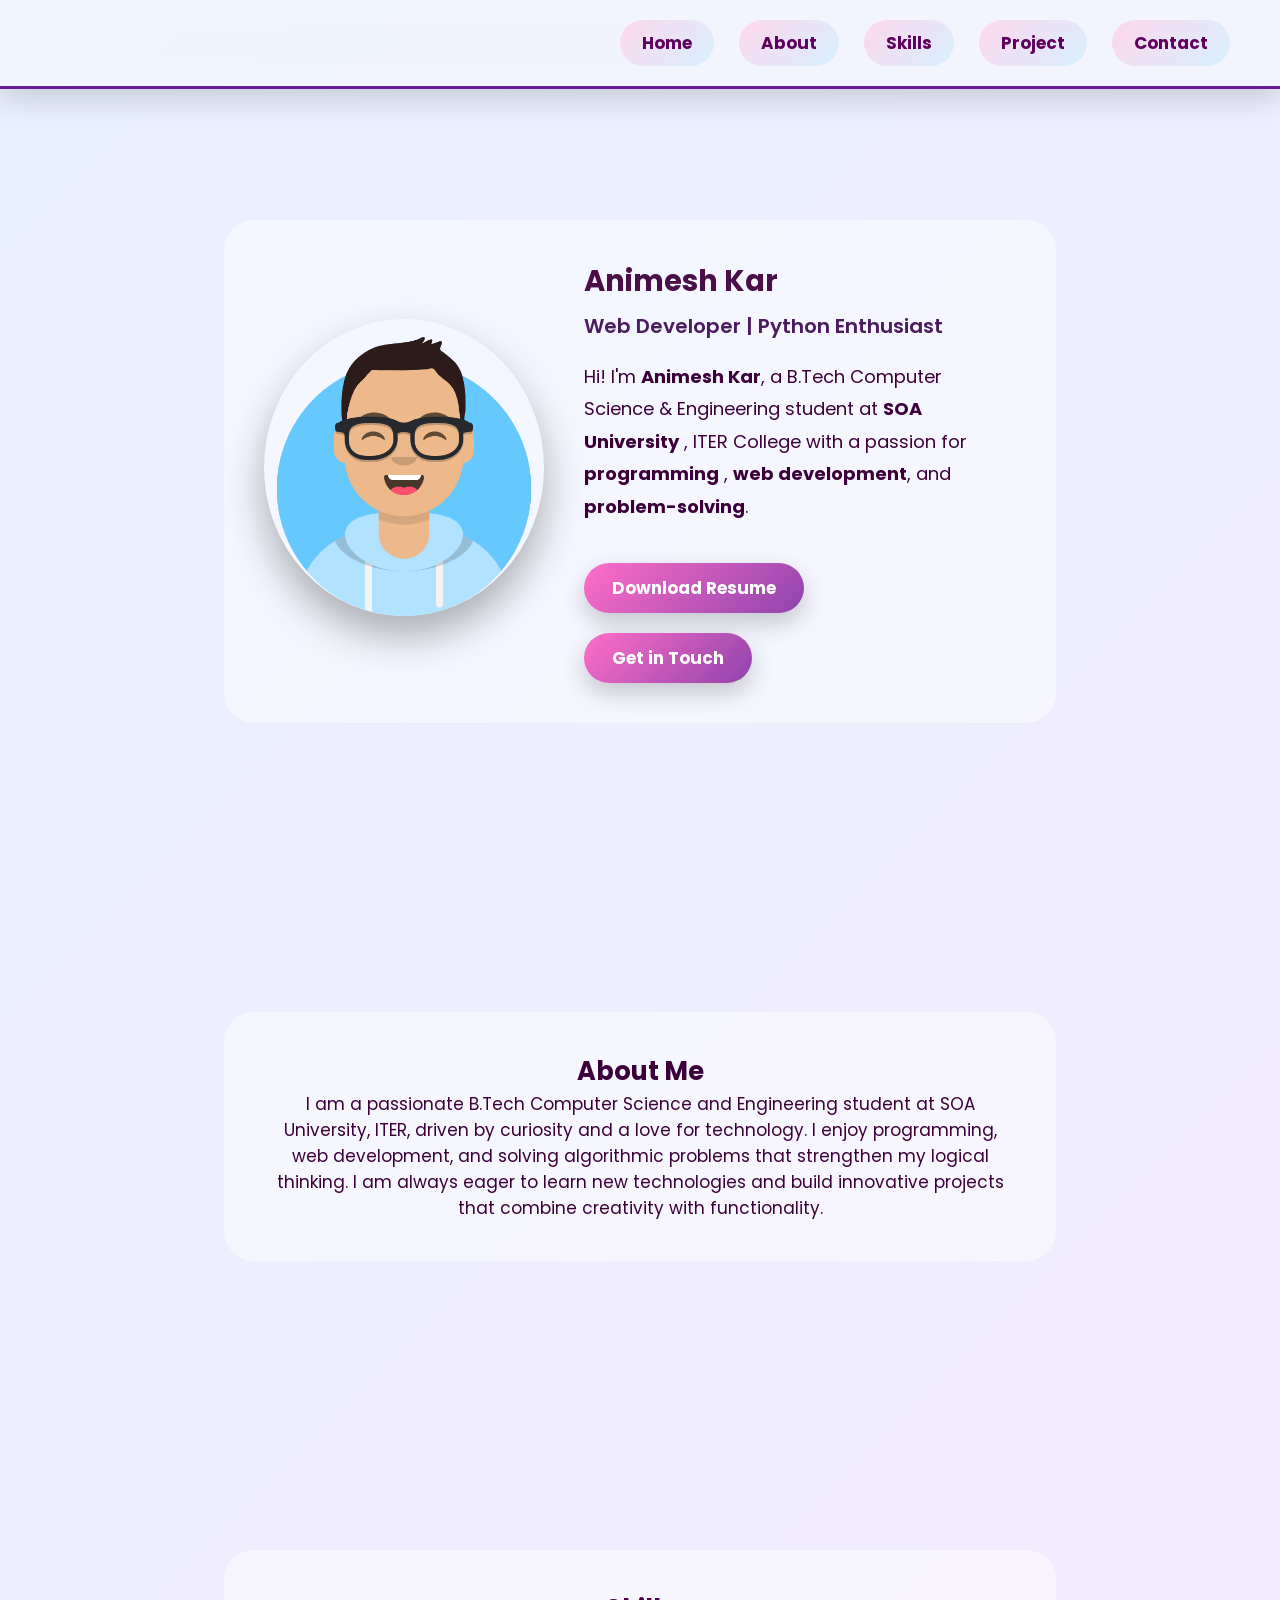
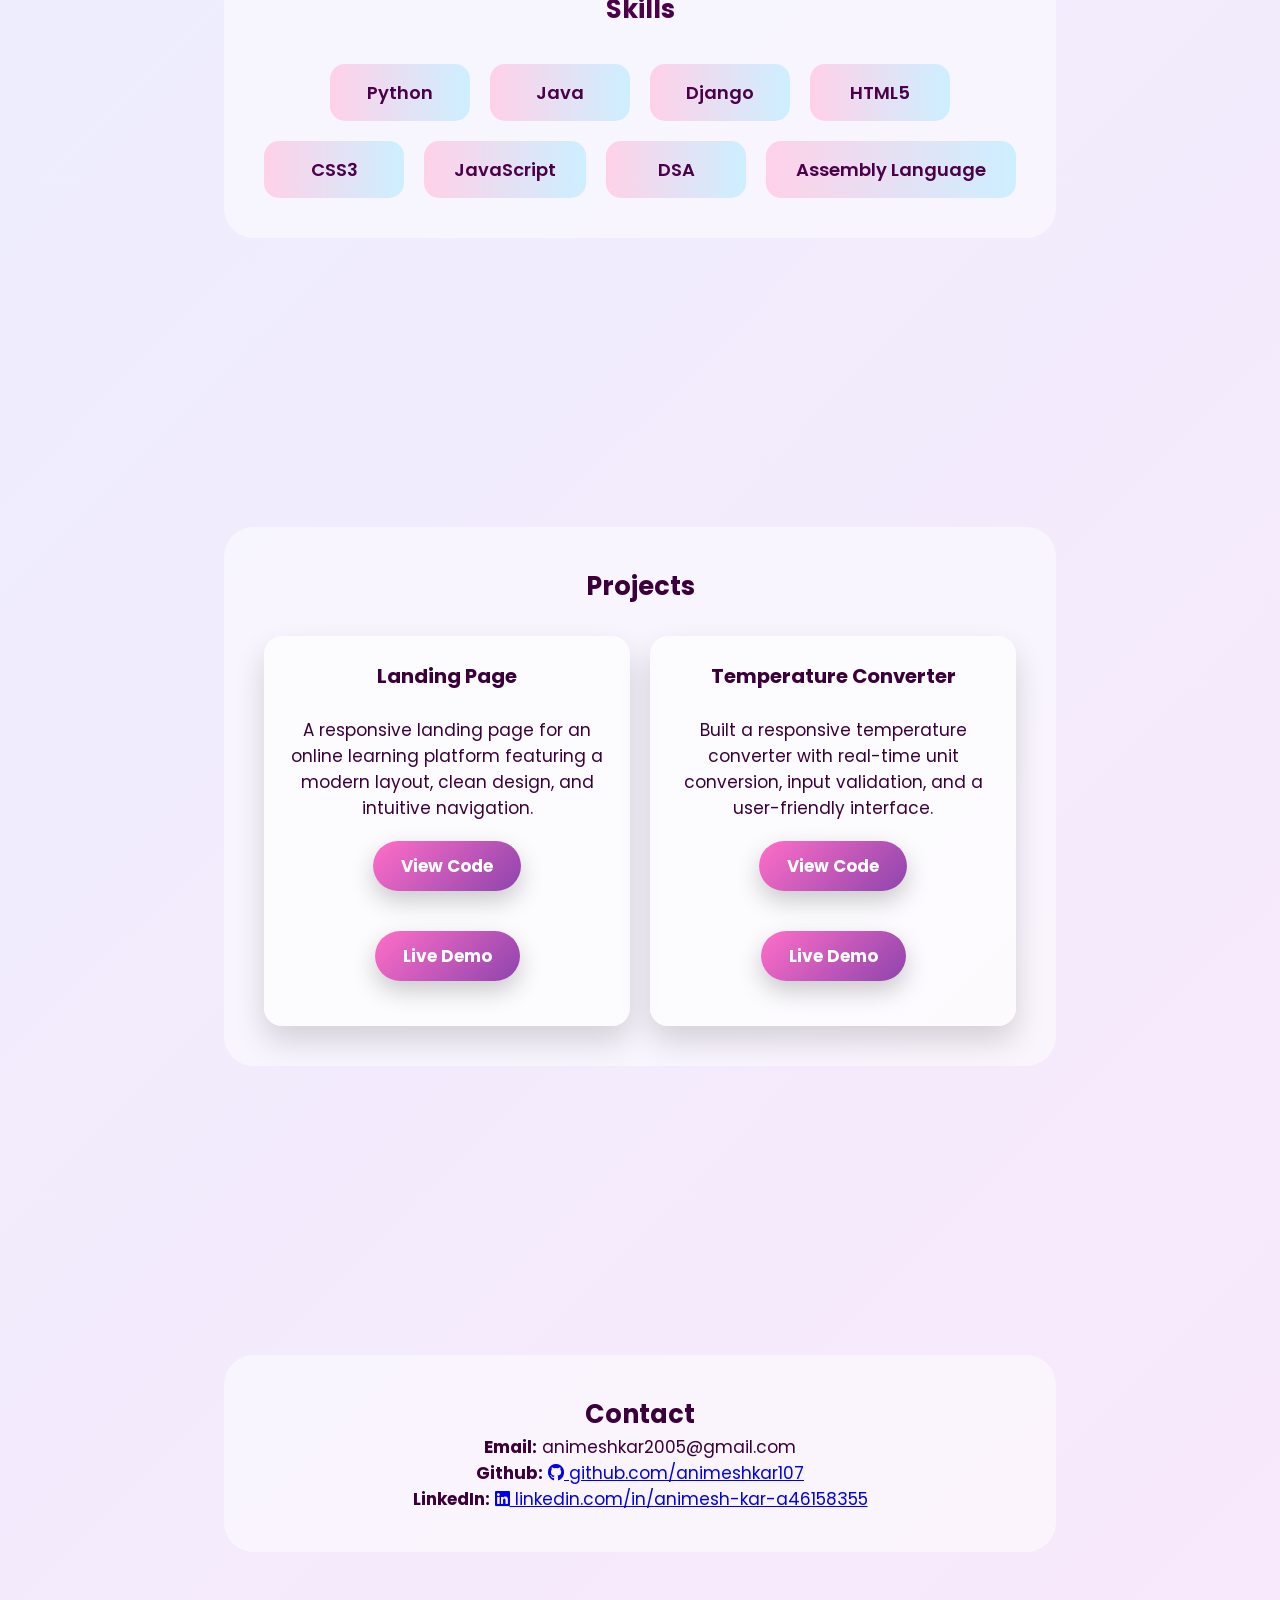
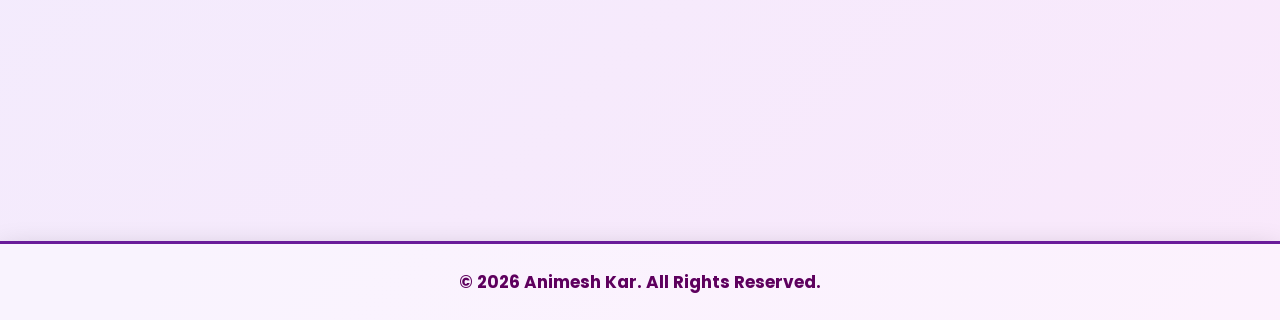
==== WebDev-L1-PersonalPortfolio/index.html @ 724013d5 "Add files via upload" ====
<!doctype html>
<html lang="en">
  <head>
    <meta charset="UTF-8" />
    <meta name="viewport" content="width=device-width, initial-scale=1.0" />
    <title>Animesh Kar | Portfolio</title>
    <link rel="stylesheet" href="style.css" />
    <link
      rel="stylesheet"
      href="https://cdnjs.cloudflare.com/ajax/libs/font-awesome/6.5.0/css/all.min.css"
    />
    <link
      href="https://fonts.googleapis.com/css2?family=Poppins:wght@300;400;600;700&display=swap"
      rel="stylesheet"
    />
  </head>

  <body>
    <header>
      <nav class="nav">
        <a href="#intro">Home</a>
        <a href="#about">About</a>
        <a href="#skill">Skills</a>
        <a href="#proj">Project</a>
        <a href="#cont">Contact</a>
      </nav>
    </header>

    <main>
      <section class="home" id="intro">

        <div class="cont">
          <div class="home-content">
          <div class="home-img">
            <img src="images/Animesh.png" alt="Professional avatar of Animesh Kar" />
          </div>
          <div class="home-text">
           <h1>Animesh Kar</h1>
            <h2>Web Developer | Python Enthusiast</h2>
            <p>
              Hi! I'm <b>Animesh Kar</b>, a B.Tech Computer Science & Engineering
              student at <b>SOA University</b> , ITER College with a passion for
              <b>programming</b> , <b>web development</b>, and
              <b>problem-solving</b>.
            </p>
            <a href="Animesh.pdf" download="Animesh_Kar_Resume.pdf" class="btn">
            Download Resume
          </a>
          <a href="#cont" class="btn">
            Get in Touch
          </a>
          </div>
        </div>
      </div>
      </section>

      <section class="abt" id="about">
        <h2>About Me</h2>
        <p>
          I am a passionate B.Tech Computer Science and Engineering student at SOA University, ITER, driven by curiosity and a love for technology. I enjoy programming, web development, and solving algorithmic problems that strengthen my logical thinking. I am always eager to learn new technologies and build innovative projects that combine creativity with functionality.
        </p>
      </section>

<section class="skills" id="skill">
    <h2>Skills</h2>

    <div class="container">
        <div class="box">Python</div>
        <div class="box">Java</div>
        <div class="box">Django</div>
        <div class="box">HTML5</div>
        <div class="box">CSS3</div>
        <div class="box">JavaScript</div>
        <div class="box">DSA</div>
        <div class="box">Assembly Language</div>
      </div>
</section>

      <section class="project" id="proj">
        <h2>Projects</h2>

        <div class="project-cont">
          <div class="project-card">
            <h3>Landing Page</h3><br>
            <p>
              A responsive landing page for an online learning platform featuring a modern layout, clean design, and intuitive navigation. 
            </p>
            <a href="https://github.com/animeshkar107/OIBSIP/tree/main/WebDev-L1-LandingPage" target="_blank"
            class="btn">
              View Code
            </a>
            <a href="https://animeshkar107.github.io/OIBSIP/WebDev-L1-LandingPage/index.html" target="_blank" class="btn">
              Live Demo
            </a>
          </div>

          <div class="project-card">
            <h3>Temperature Converter</h3><br>
            <p>Built a responsive temperature converter with real-time unit conversion, input validation, and a user-friendly interface.</p>
            <a href="https://github.com/animeshkar107/OIBSIP/tree/main/WebDev-L1-TemperatureConverter" class="btn" target="_blank">View Code</a>

            <a href="https://animeshkar107.github.io/OIBSIP/WebDev-L1-TemperatureConverter/index.html" target="_blank" class="btn">
              Live Demo
            </a>

          </div>
        </div>
      </section>

      <section class="contact" id="cont">
        <h2>Contact</h2>
        <p><b>Email:</b> animeshkar2005@gmail.com</p>
        <p>
          <b>Github:</b>
          <a href="https://github.com/animeshkar107" target="_blank">
            <i class="fa-brands fa-github"></i>
            github.com/animeshkar107
          </a>
        </p>
        <p>
          <b>LinkedIn:</b>
          <a
            href="https://www.linkedin.com/in/animesh-kar-a46158355/"
            target="_blank"
          >
            <i class="fa-brands fa-linkedin"></i>
            linkedin.com/in/animesh-kar-a46158355
          </a>
        </p>
      </section>
    </main>

    <footer class="footer">
      <p>&copy; 2026 Animesh Kar. All Rights Reserved.</p>
    </footer>
  </body>
</html>
---- WebDev-L1-PersonalPortfolio/style.css ----
*{
    margin:0;
    padding:0;
    box-sizing:border-box;
    scroll-behavior: smooth;
}

html {
    font-size: 17px;
}

/* BODY BACKGROUND */

body {
    font-family:'Poppins', sans-serif;
    color: #3b003b;
    cursor: default;
    scroll-behavior: smooth;
    background: linear-gradient(-45deg, #fdfbff, #e0f7ff, #ffe6fa, #e8f0ff);
    background-size: 400% 400%;
}

/* FIXED HEADER */

header {
    position: fixed;
    top: 0;
    width: 100%;
    z-index: 1000;
}

/* NAVBAR */

.nav{
    display: flex;
    justify-content: flex-end;
    align-items: center;
    gap: 25px;
    padding: 20px 50px;
    background: rgba(255, 255, 255, 0.35);
    backdrop-filter: blur(12px);
    border-bottom: 3px solid #6a1b9a;
    box-shadow: 0 10px 30px rgba(0,0,0,0.15);
}

.nav a {
    text-decoration: none;
    font-weight: bold;
    padding: 10px 22px;
    border-radius: 30px;
    background: linear-gradient(135deg, #ffd6ec, #d6f0ff);
    color: #5e005e;
}

.nav a:hover {
    box-shadow: 0 8px 20px rgba(0,0,0,0.2);
}

/* FIX SCROLL OFFSET (IMPORTANT FIX) */

.home,.abt,.skills,.project,.contact {
    scroll-margin-top: 180px;
    padding-top: 20px;
}

/* MAIN SPACING */

main {
    margin-top: 180px;
}

/* HOME SECTION */

.home {
    display: flex;
    align-items: center;
    justify-content: center;
    gap: 30px;
    margin-top: 200px;
    margin-bottom: 17rem;
}

.home-img img {
    width: 280px;
    border-radius: 50%;
    box-shadow: 0 20px 40px rgba(0,0,0,0.3);
}

.home-img img:hover {
    box-shadow: 0 25px 55px rgba(0,0,0,0.5);
}

.home-content {
    display: flex;
    align-items: center;
    gap: 40px;
}

.home-text {
    flex: 1;
}

.home-img {
    flex-shrink: 0;
}

/* INTRO CARD */

.cont {
    background: rgba(255,255,255,0.45);
    padding: 40px;
    width: 65%;
    border-radius: 30px;
}

.cont h1{
    font-size: 29px;
    color: #4a0f48;
    margin-bottom: 8px;
    font-weight: 700;
}

.cont h2{
    font-size: 20px;
    color: #4b1b5f;
    margin-bottom: 20px;
    font-weight: 600;
}

.cont p{
    font-size: 18px;
    line-height: 1.8;
    color: #3b003b;
    margin-bottom: 20px;
}

/* BUTTON */

.cont a {
    display: inline-block;
    margin-top: 20px;
    padding: 12px 28px;
    background: linear-gradient(135deg, #ff6ec7, #8e44ad);
    color: white;
    text-decoration: none;
    border-radius: 30px;
    font-weight: bold;
    box-shadow: 0 10px 25px rgba(0,0,0,0.2);
}

.cont a:first-of-type {
    margin-right: 50px;
}

.cont:hover {
    box-shadow: 0 25px 60px rgba(0,0,0,0.25);
}

/* ABOUT */

.abt {
    background: rgba(255,255,255,0.5);
    text-align: center;
    padding: 40px;
    width: 65%;
    margin: 17rem auto;
    border-radius: 30px;
}

.abt:hover {
    box-shadow: 0 25px 60px rgba(0,0,0,0.25);
}

/* SKILLS */

.skills {
    background: rgba(255,255,255,0.5);
    text-align: center;
    padding: 40px;
    width: 65%;
    margin: 17rem auto;
    border-radius: 30px;

}

.skills:hover {
    box-shadow: 0 25px 60px rgba(0,0,0,0.25);
}

.skills h2{
    margin-bottom: 35px;
    color: #4b0049;
}

.container{
    display: flex;
    flex-wrap: wrap;
    justify-content: center;
    gap: 20px;
}

.box{
    background: linear-gradient(to right,#ffd1e8,#cdefff);
    color: #4b0049;
    padding: 15px 30px;
    border-radius: 15px;
    font-size: 18px;
    font-weight: 600;
    min-width: 140px;
    cursor: pointer;
}

.box:hover{
    box-shadow: 0 10px 20px rgba(0,0,0,0.15);
}

/* SKILLS LIST */

.lst li {
    list-style: none;
    margin: 10px 0;
    padding: 12px;
    background: linear-gradient(to right, #ffd6ec, #d6f0ff);
    color: #5e005e;
    border-radius: 25px;
}

.lst li:hover {
    transform: scale(1.07);
    box-shadow: 0 10px 25px rgba(0,0,0,0.2);
}

/* PROJECT */

.project {
    background: rgba(255,255,255,0.5);
    text-align: center;
    padding: 40px;
    width: 65%;
    margin: 17rem auto;
    border-radius: 30px;
}

.project-cont {
    display: grid;
    grid-template-columns: repeat(auto-fit, minmax(300px, 1fr));
    gap: 20px;
    margin-top: 30px;
    justify-items: center;
}

.project:hover {
    box-shadow: 0 25px 60px rgba(0,0,0,0.25);
}

/* PROJECT CARD */

.project-card {
    width: 100%;
    max-width: 450px;
    padding: 25px;
    background: rgba(255,255,255,0.6);
    border-radius: 18px;
    box-shadow: 0 15px 30px rgba(0,0,0,0.15);
}

.project-card:hover {
    box-shadow: 0 25px 60px rgba(0,0,0,0.3);
}

.project-card .btn{
    margin: 20px;
}

/* BUTTON GLOBAL */

.btn {
    display: inline-block;
    margin-top: 15px;
    padding: 12px 28px;
    background: linear-gradient(135deg, #ff6ec7, #8e44ad);
    color: white;
    text-decoration: none;
    border-radius: 30px;
    font-weight: bold;
    box-shadow: 0 10px 25px rgba(0,0,0,0.2);
}

.btn:hover {
    box-shadow: 0 15px 40px rgba(0,0,0,0.3);
}

/* CONTACT */

.contact {
    background: rgba(255,255,255,0.5);
    text-align: center;
    padding: 40px;
    width: 65%;
    margin: 17rem auto;
    border-radius: 30px;
}

.contact:hover {
    box-shadow: 0 25px 60px rgba(0,0,0,0.25);
}

/* FOOTER */

.footer {
    display: flex;
    justify-content: center;
    align-items: center;
    padding: 25px;
    background: rgba(255,255,255,0.4);
    border-top: 3px solid #6a1b9a;
    color: #5e005e;
    font-weight: bold;
    box-shadow: 0 10px 30px rgba(0,0,0,0.2);
}

/* RESPONSIVE */


@media (max-width:768px){
    

    /* Navbar */

    .nav{
        justify-content:center;
        flex-wrap:wrap;
        gap:5px;
        padding:15px;
    }

    .nav a{
        padding:5px 15px;
        font-size:13px;
    }

    /* Home */

    .home{
        margin-top:120px;
        margin-bottom:80px;
        padding:20px;
    }

    .cont{
        width:95%;
        padding:30px 20px;
    }

    .home-content{
        display:flex;
        flex-direction:column;   
        align-items:center;
        text-align:center;
        gap:30px;
    }

    .home-img{
        order:1;
    }

    .home-text{
        order:2;
    }

    .home-img img{
        width:220px;
        height:220px;
        border-radius:50%;
    }

    /*contact*/

    .cont h1{
        font-size:32px;
    }

    .cont h2{
        font-size:20px;
    }

    .cont p{
        font-size:16px;
    }

    /* Buttons */

    .cont a{
        display:block;
        width:fit-content;
        margin:15px auto;
    }

    .cont a:first-of-type{
        margin-right:auto;
    }

    /* Other Sections */

    .abt,
    .skills,
    .project,
    .contact{
        width:95%;
        margin:80px auto;
        padding:30px 20px;
    }

    .project-cont{
        grid-template-columns:1fr;
    }

    .project-card{
        width:100%;
    }

}
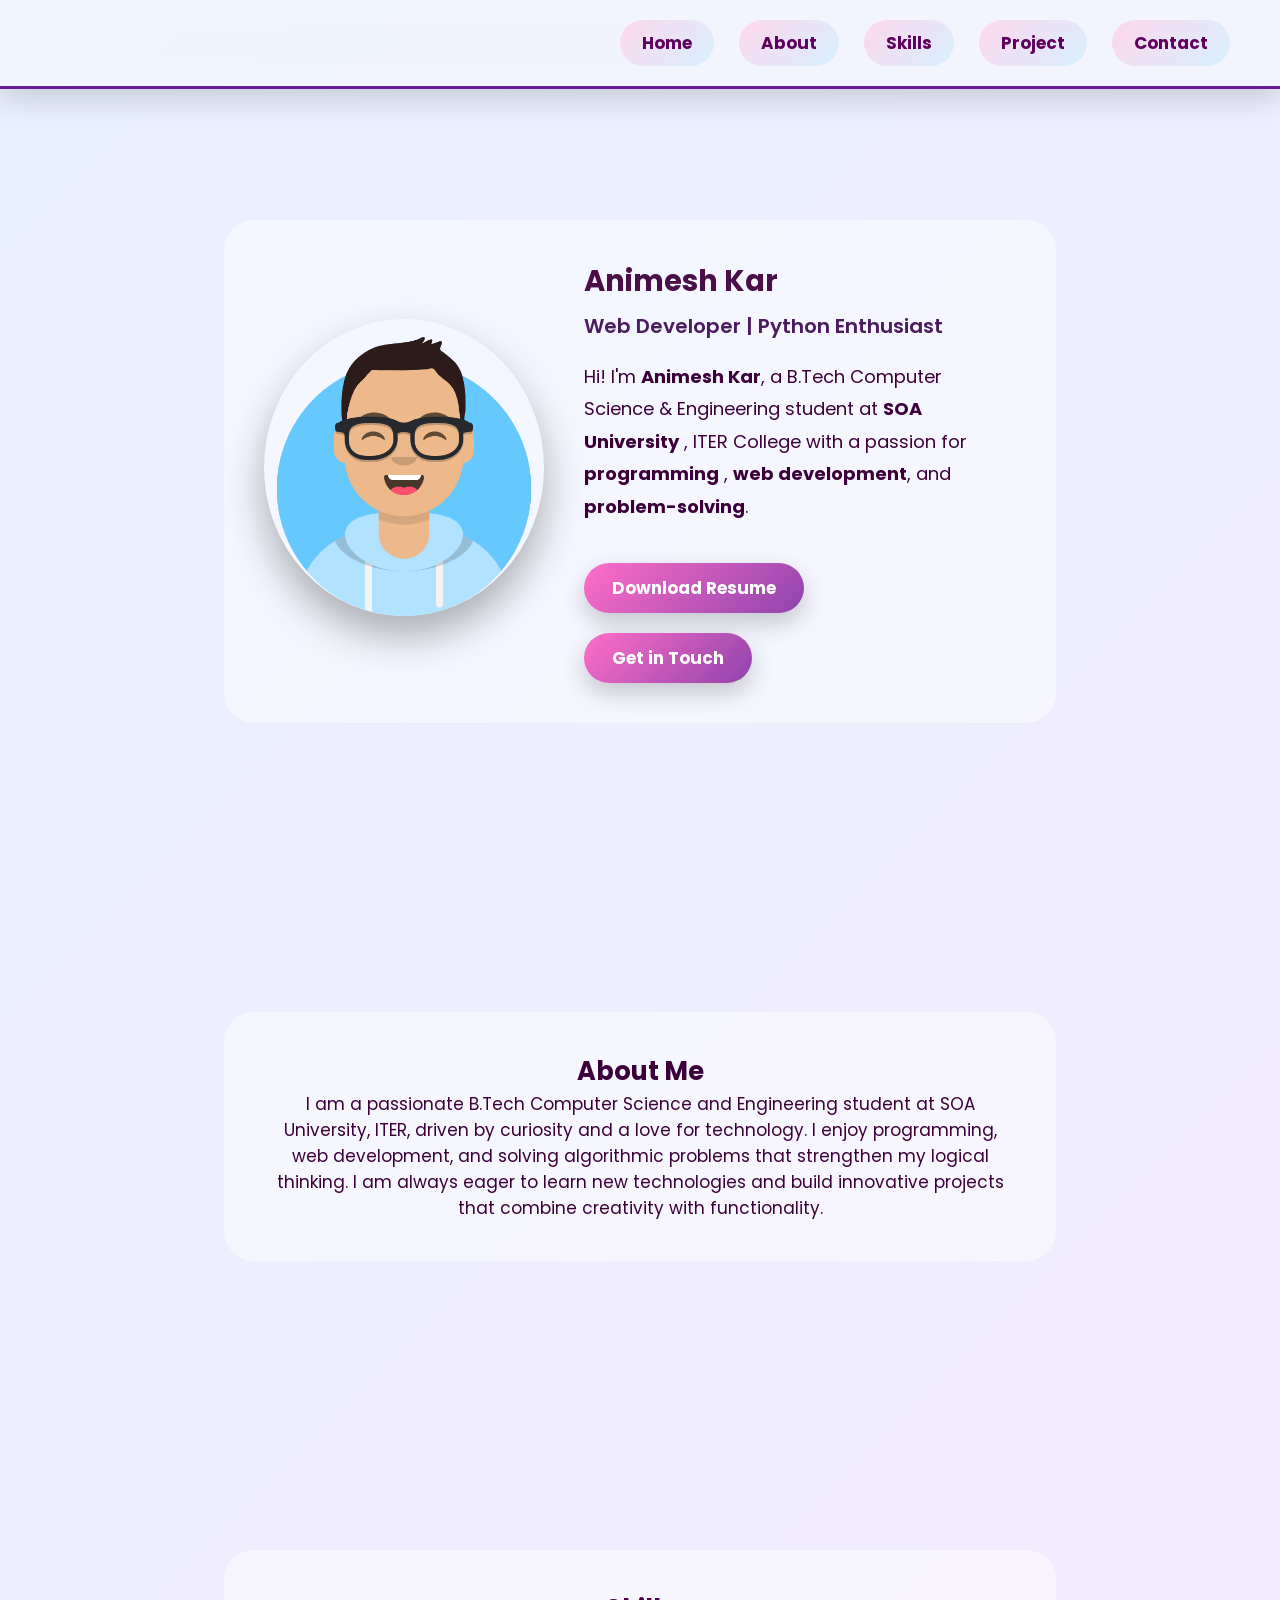
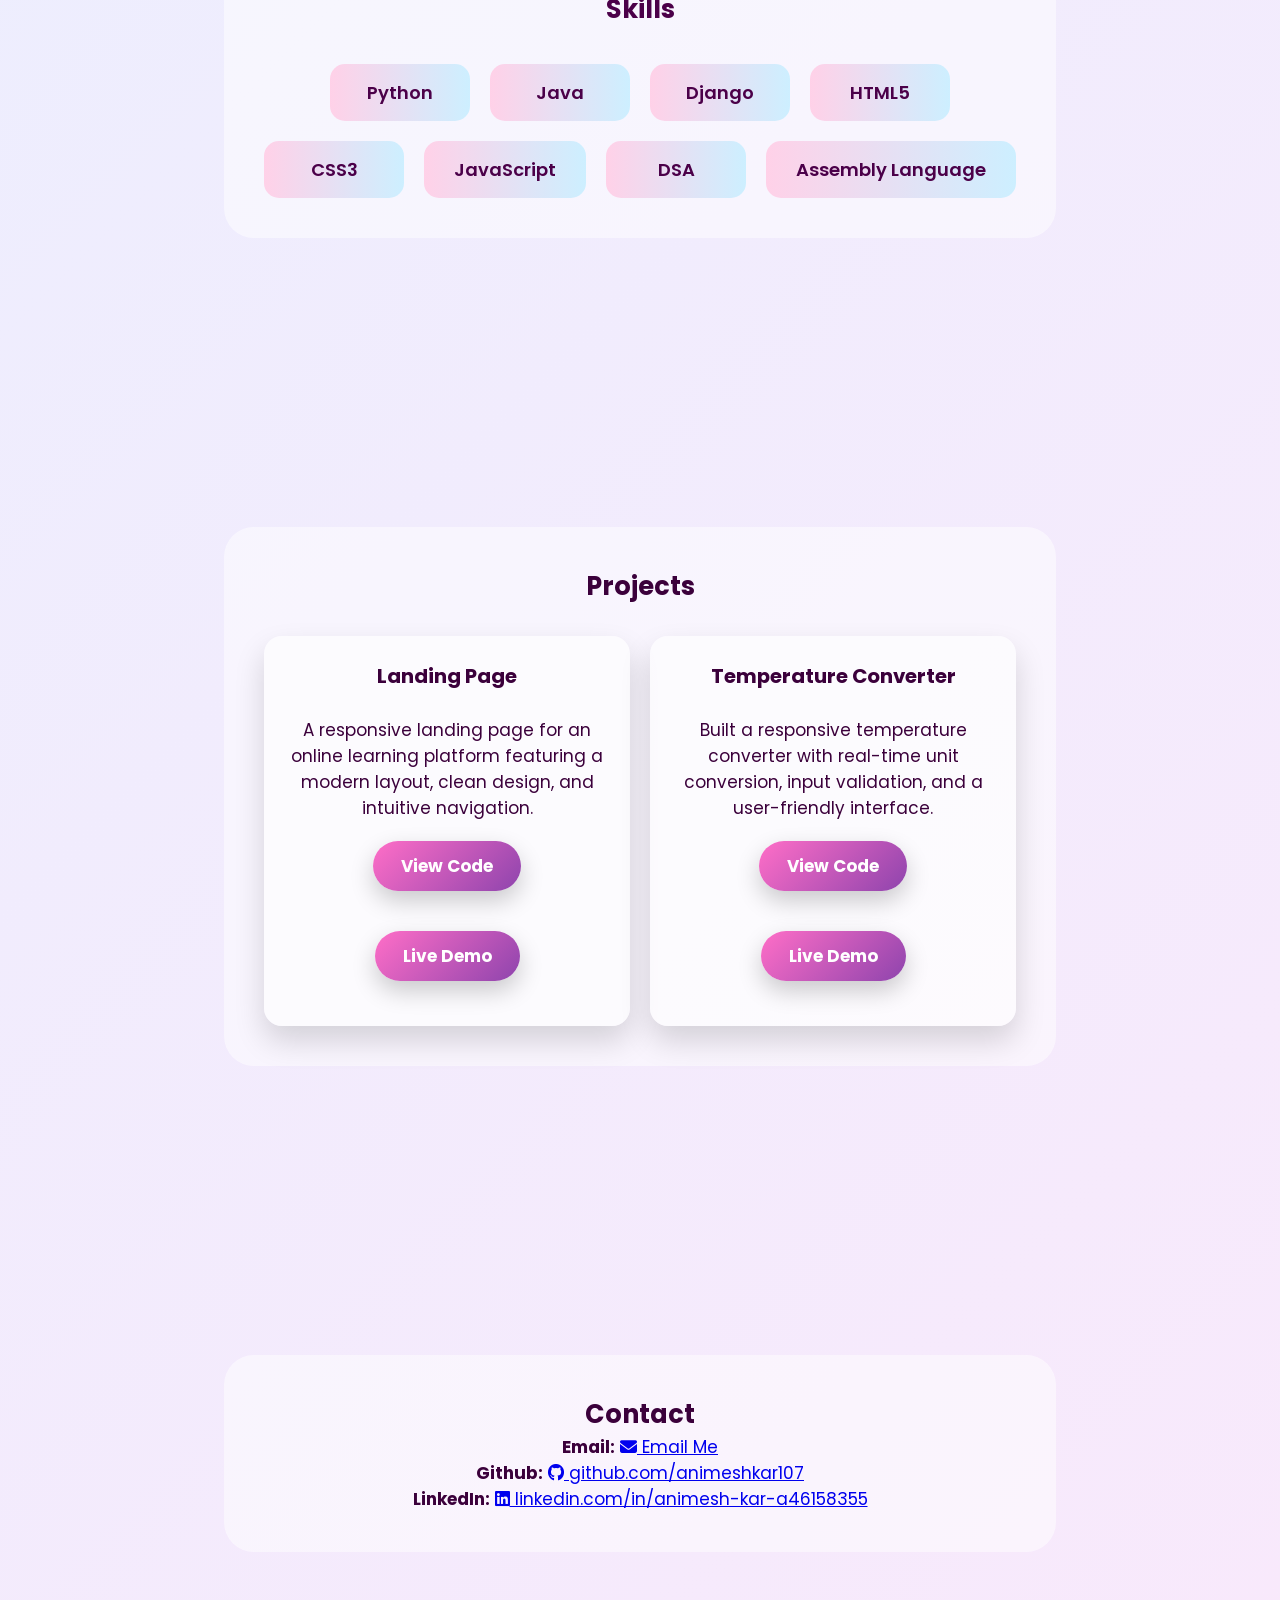
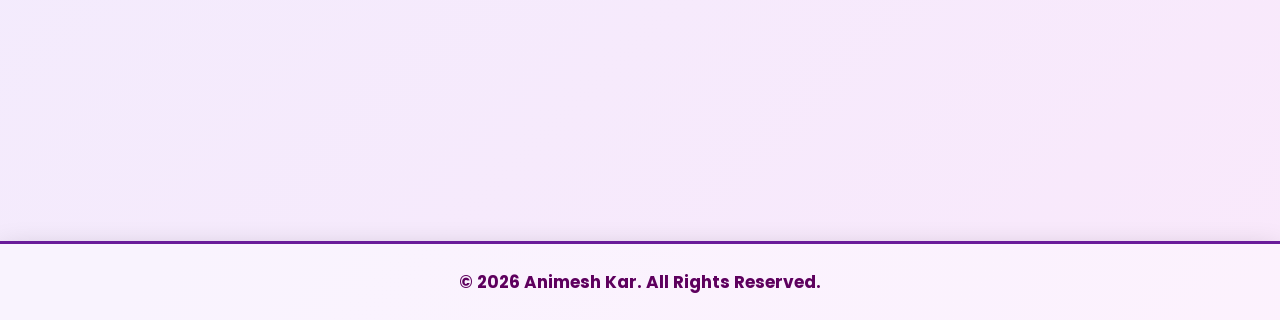
==== commit ceb14e08: "Update index.html" ====
--- a/WebDev-L1-PersonalPortfolio/index.html
+++ b/WebDev-L1-PersonalPortfolio/index.html
@@ -109,7 +109,9 @@
 
       <section class="contact" id="cont">
         <h2>Contact</h2>
-        <p><b>Email:</b> animeshkar2005@gmail.com</p>
+        <p><b>Email:</b> <a href="mailto:animeshkar107@gmail.com">
+    <i class="fa-solid fa-envelope"></i> Email Me
+        </a></p>
         <p>
           <b>Github:</b>
           <a href="https://github.com/animeshkar107" target="_blank">
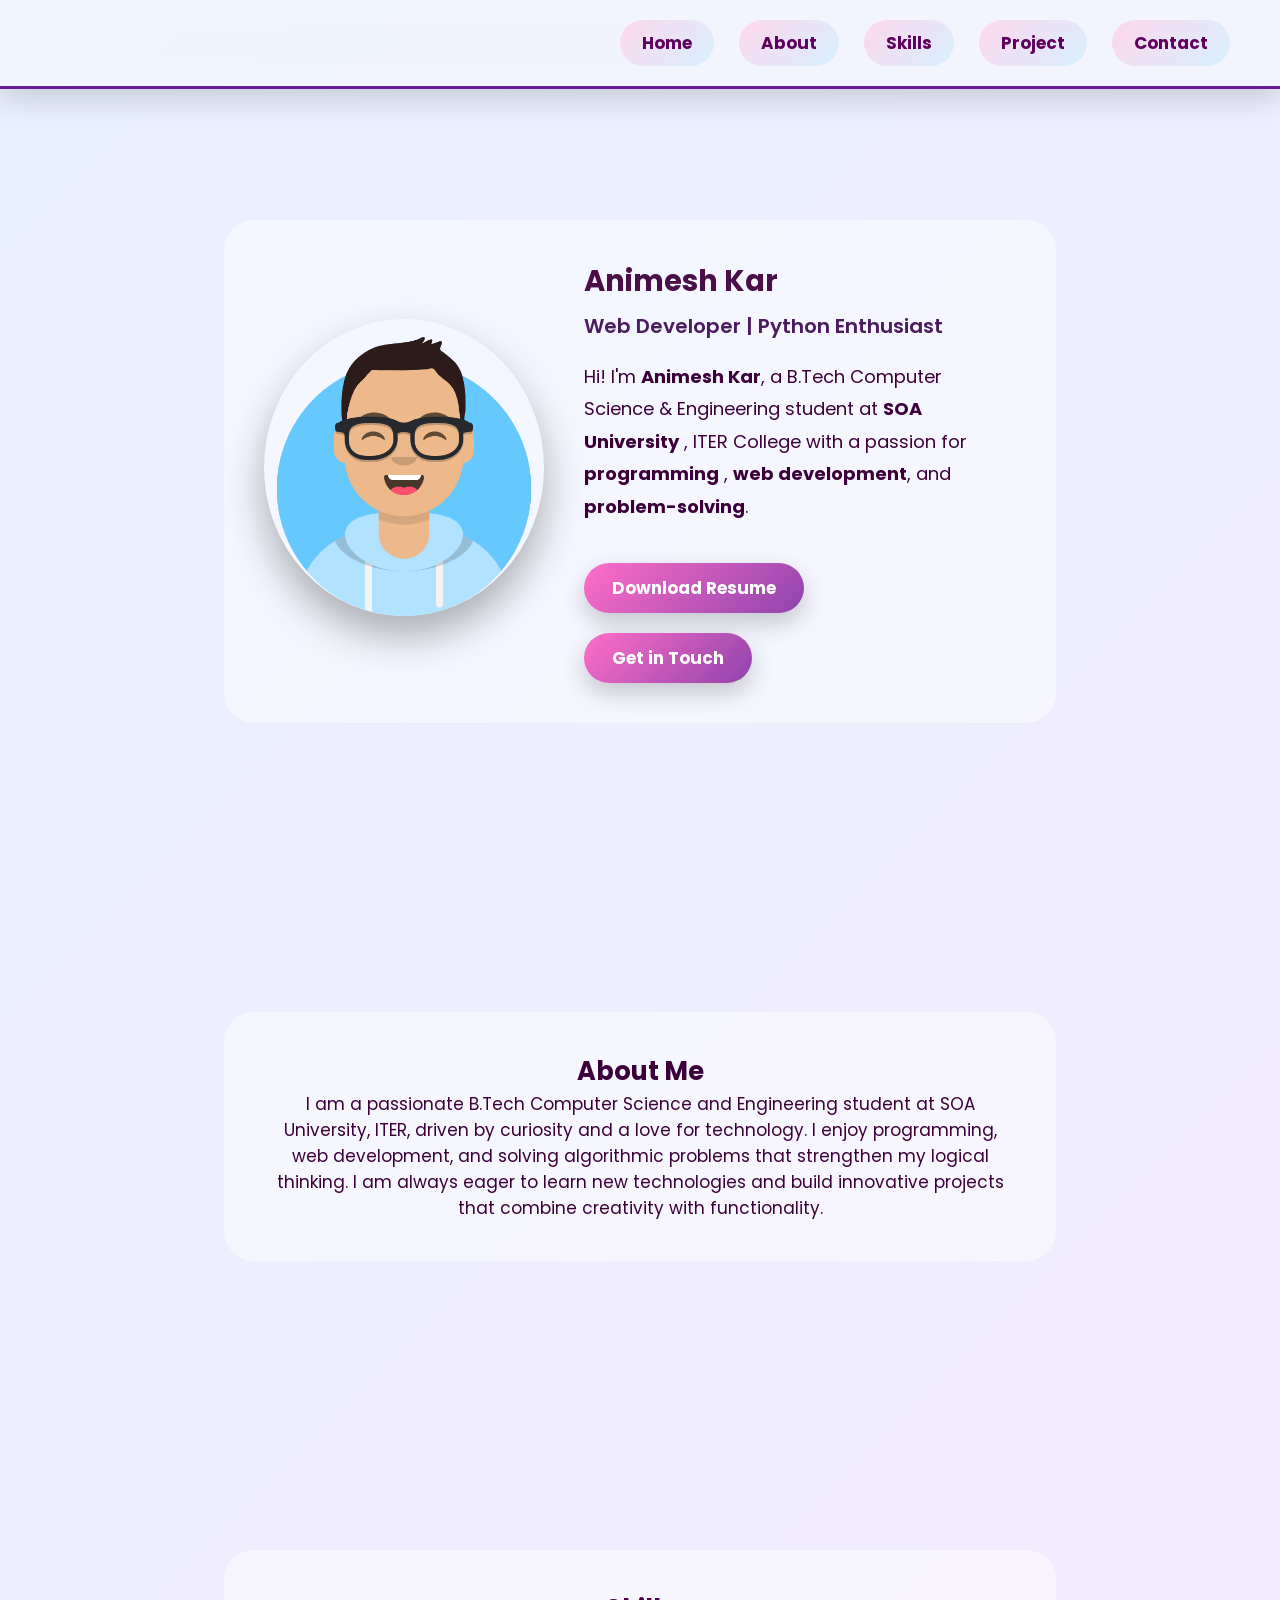
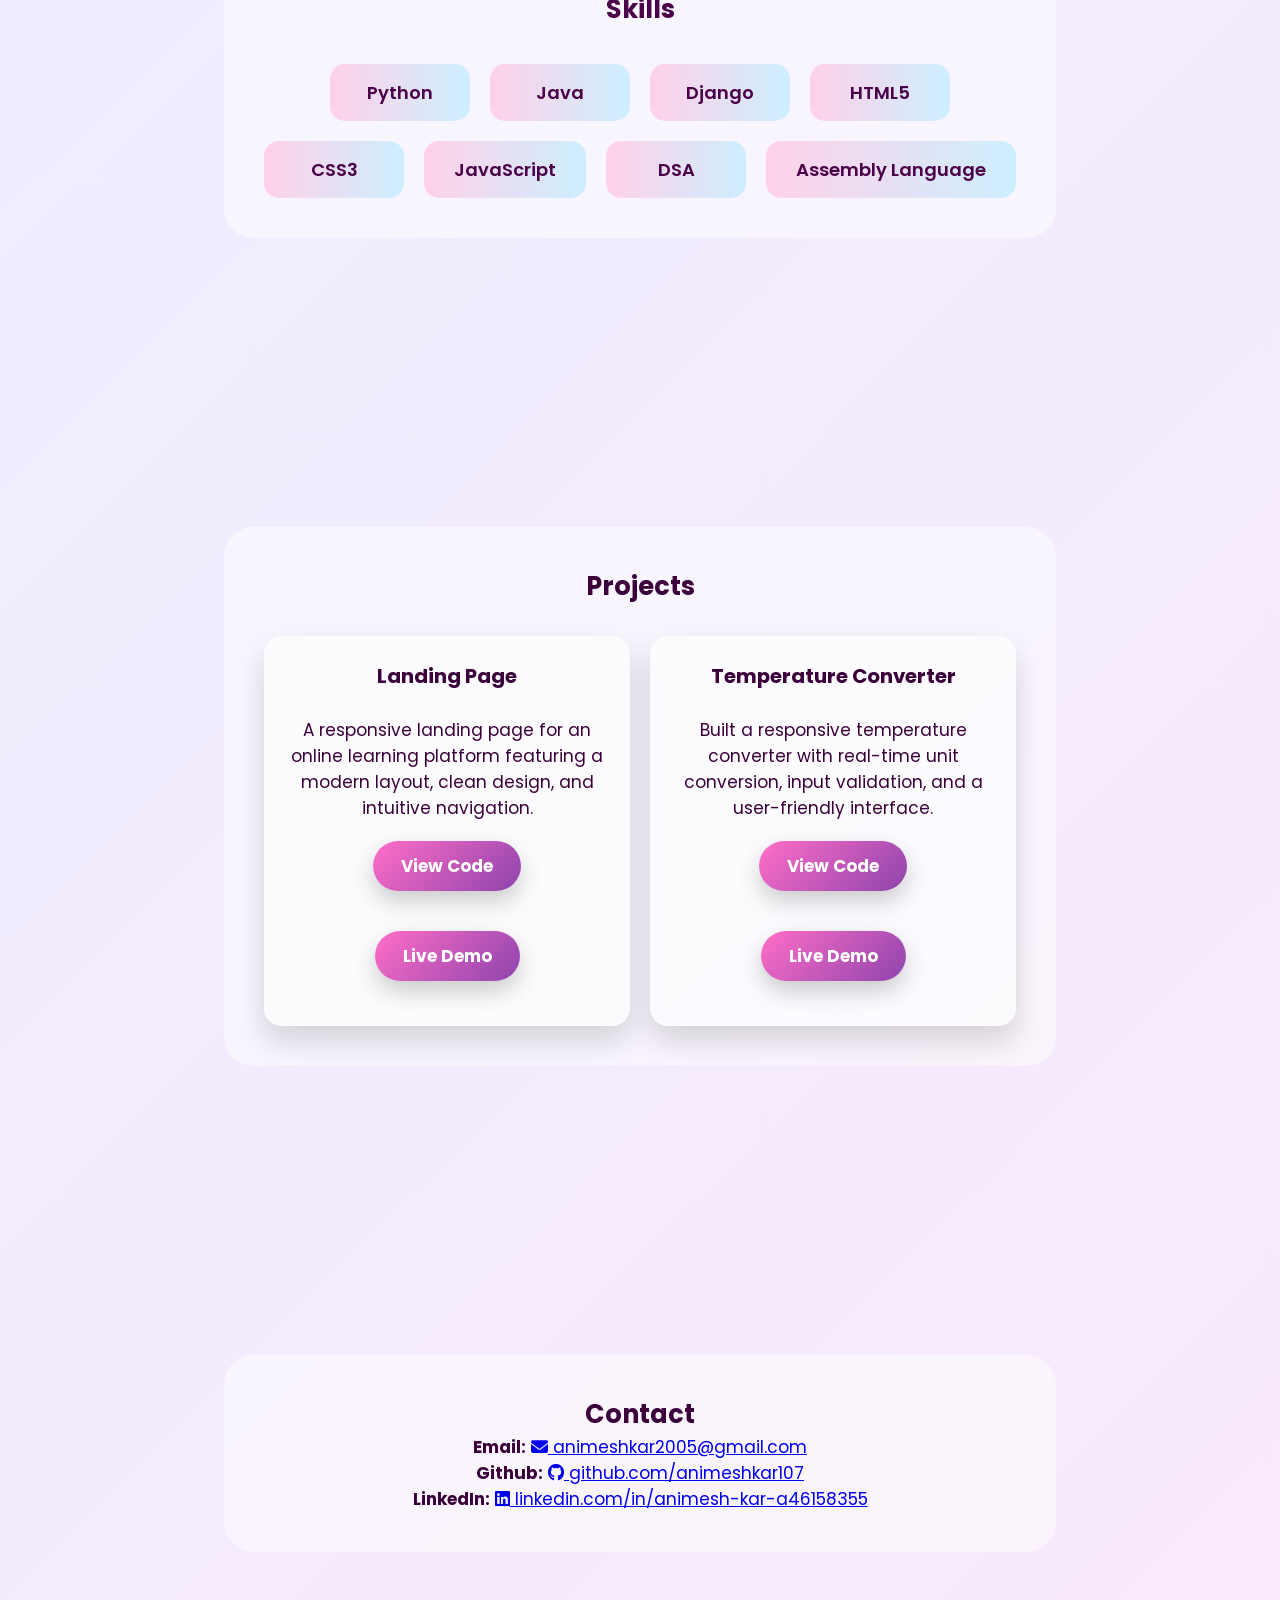
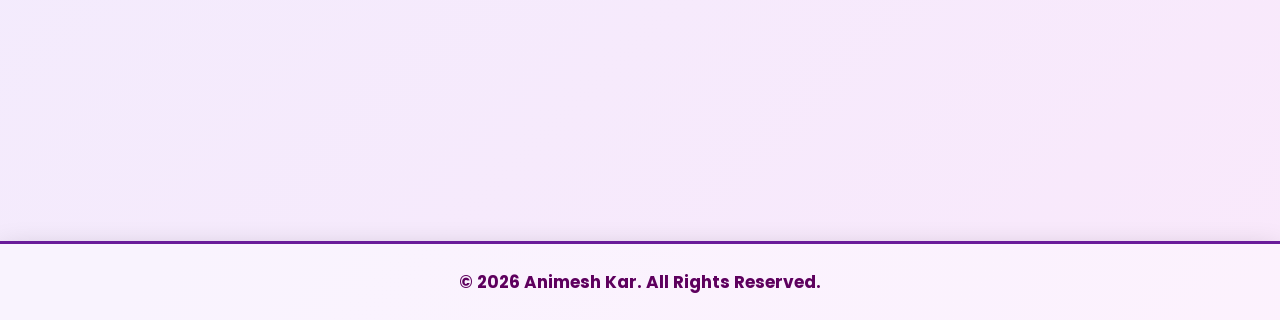
==== commit 99a9d1dd: "Update index.html" ====
--- a/WebDev-L1-PersonalPortfolio/index.html
+++ b/WebDev-L1-PersonalPortfolio/index.html
@@ -110,7 +110,7 @@
       <section class="contact" id="cont">
         <h2>Contact</h2>
         <p><b>Email:</b> <a href="mailto:animeshkar107@gmail.com">
-    <i class="fa-solid fa-envelope"></i> Email Me
+    <i class="fa-solid fa-envelope"></i> animeshkar2005@gmail.com
         </a></p>
         <p>
           <b>Github:</b>
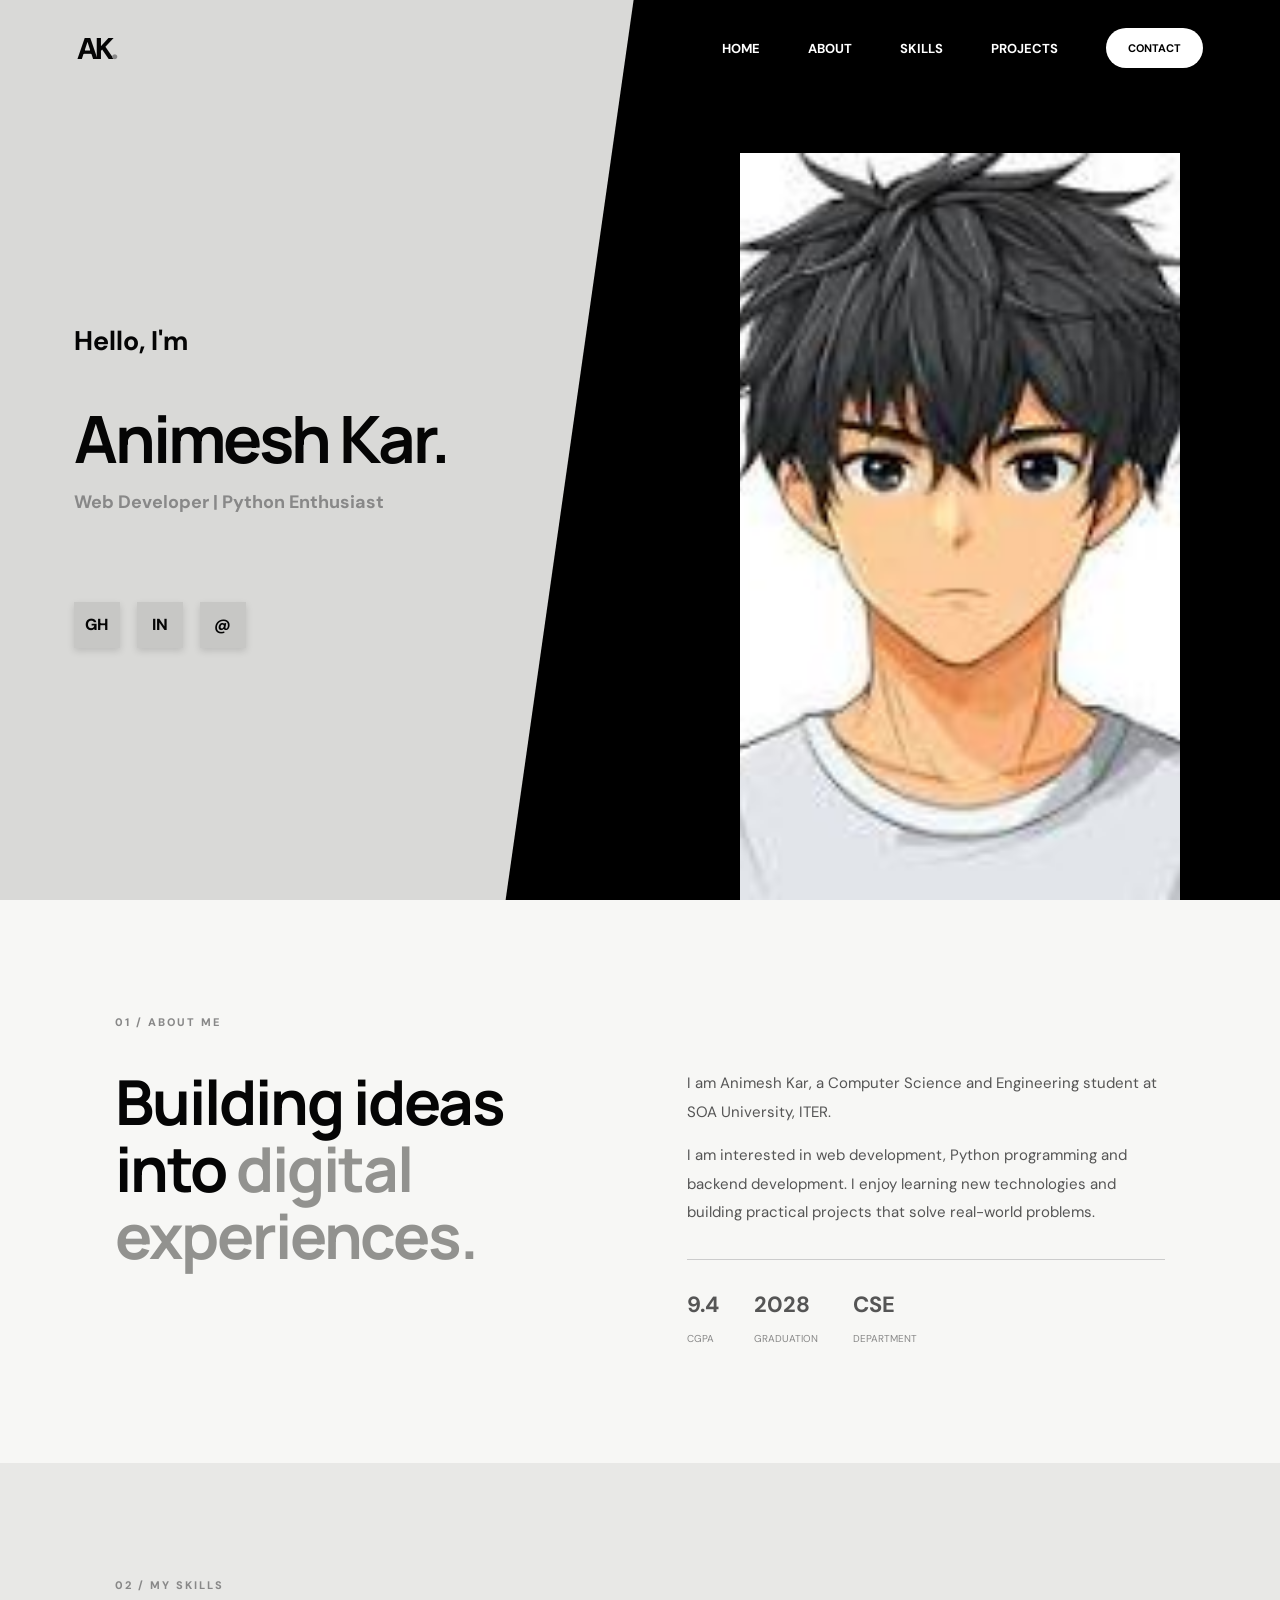
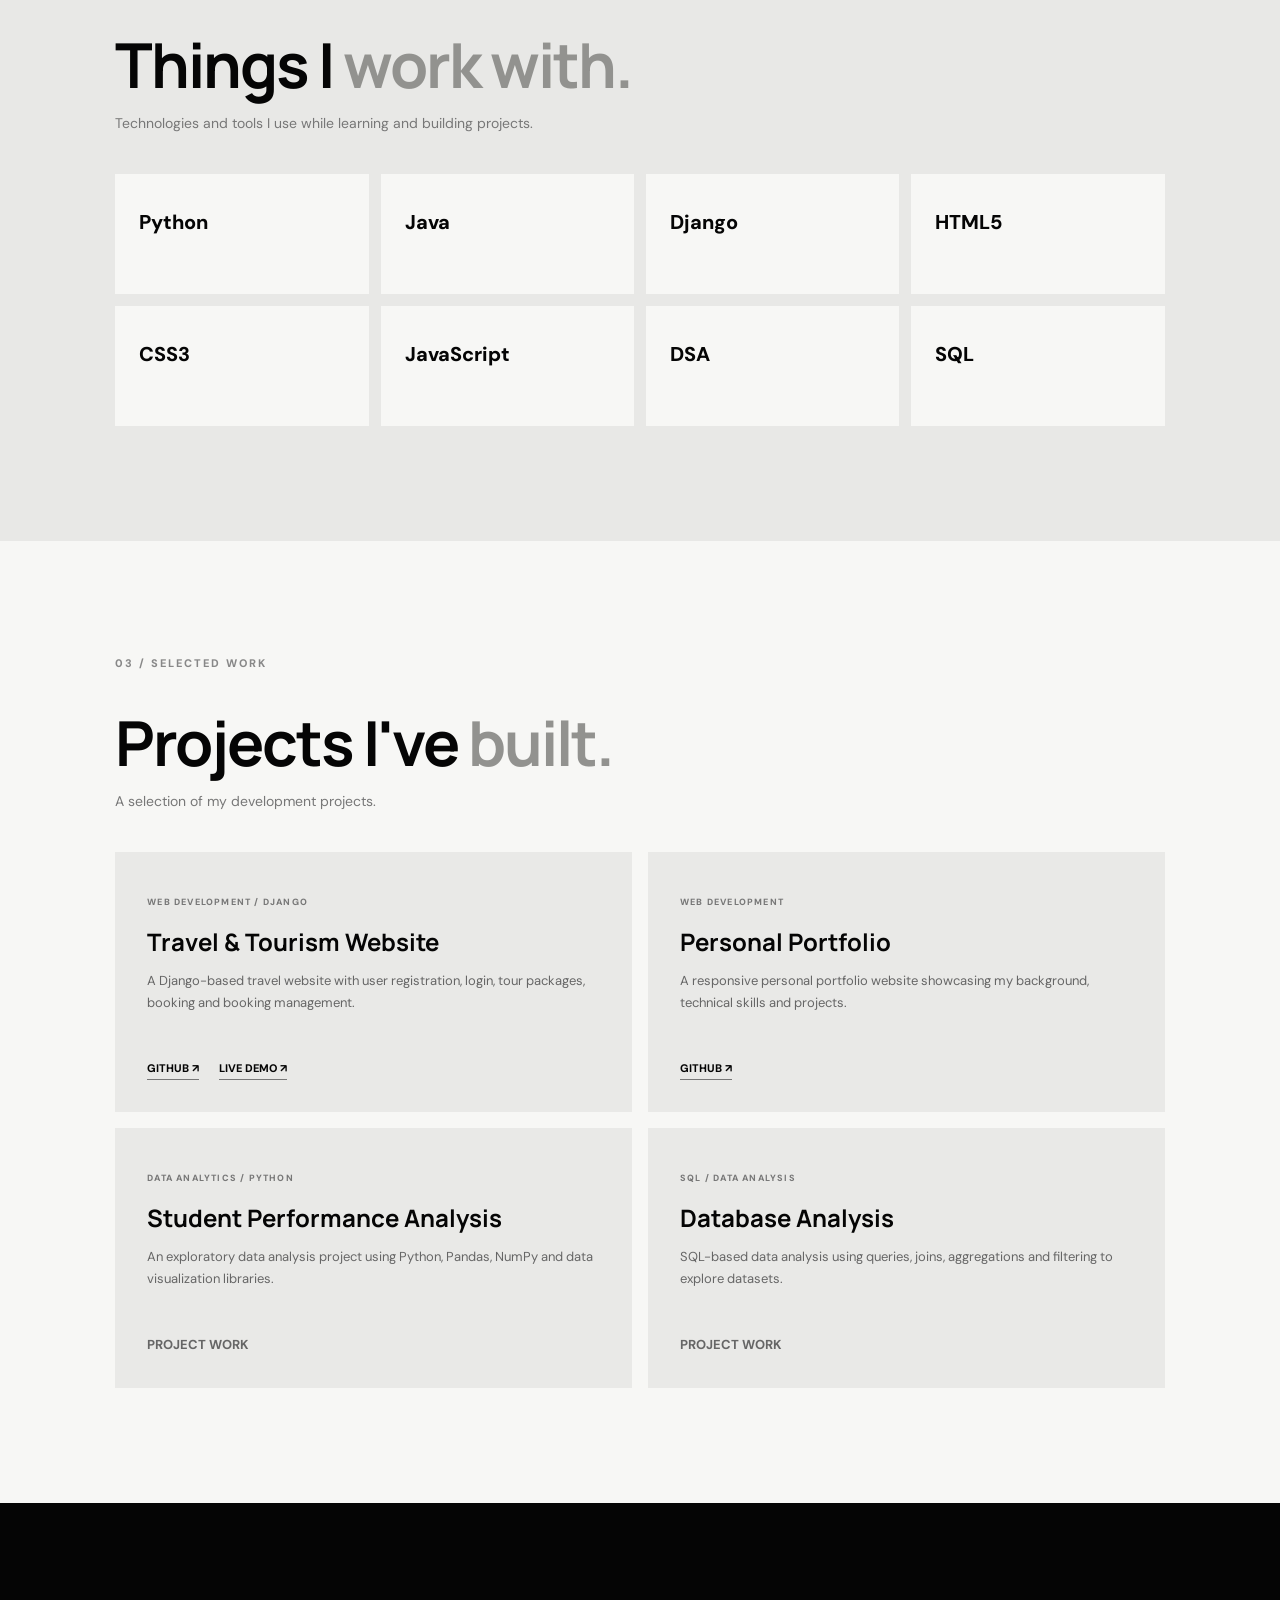
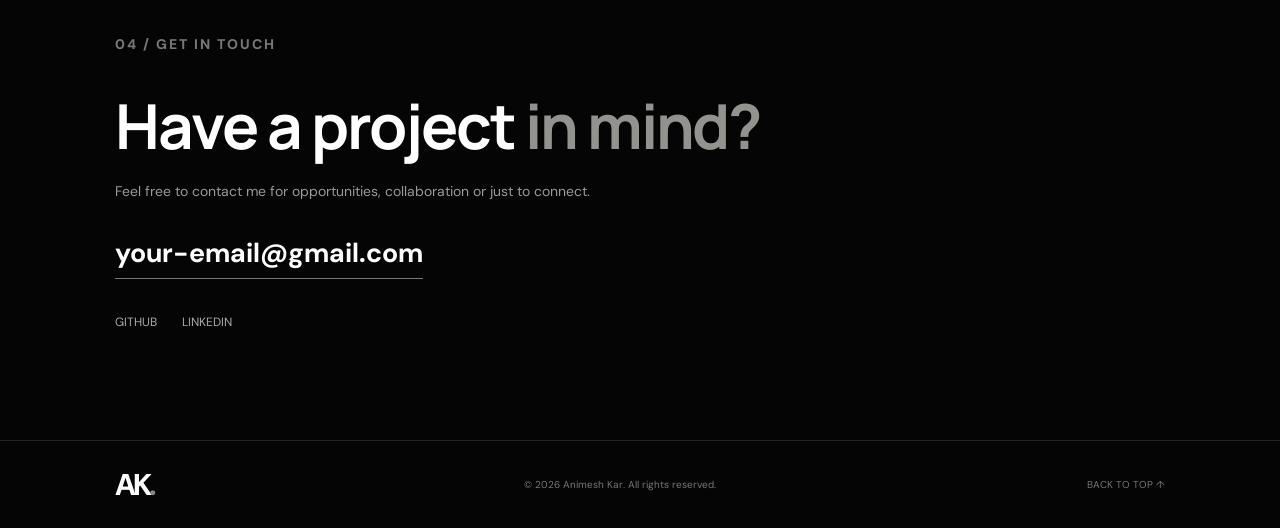
==== commit 2379d855: "Updated personal portfolio with new responsive design" ====
--- a/WebDev-L1-PersonalPortfolio/index.html
+++ b/WebDev-L1-PersonalPortfolio/index.html
@@ -1,139 +1,330 @@
-<!doctype html>
+
+<!DOCTYPE html>
 <html lang="en">
-  <head>
-    <meta charset="UTF-8" />
-    <meta name="viewport" content="width=device-width, initial-scale=1.0" />
-    <title>Animesh Kar | Portfolio</title>
-    <link rel="stylesheet" href="style.css" />
-    <link
-      rel="stylesheet"
-      href="https://cdnjs.cloudflare.com/ajax/libs/font-awesome/6.5.0/css/all.min.css"
-    />
-    <link
-      href="https://fonts.googleapis.com/css2?family=Poppins:wght@300;400;600;700&display=swap"
-      rel="stylesheet"
-    />
-  </head>
-
-  <body>
-    <header>
-      <nav class="nav">
-        <a href="#intro">Home</a>
-        <a href="#about">About</a>
-        <a href="#skill">Skills</a>
-        <a href="#proj">Project</a>
-        <a href="#cont">Contact</a>
-      </nav>
+<head>
+    <meta charset="UTF-8">
+    <meta name="viewport" content="width=device-width, initial-scale=1.0">
+    <meta name="description" content="Animesh Kar - Web Developer and Python Enthusiast. Explore my skills, projects and portfolio.">
+
+    <title>Animesh Kar | Personal Portfolio</title>
+
+    <link rel="stylesheet" href="style.css">
+</head>
+
+<body>
+
+    <!-- Header -->
+    <header class="site-header">
+
+        <a href="#home" class="logo">AK<span>.</span></a>
+
+        <button class="menu-toggle"
+                id="menuToggle"
+                aria-label="Toggle navigation"
+                aria-expanded="false"
+                aria-controls="navigation"
+                type="button">
+
+            <span></span>
+            <span></span>
+            <span></span>
+
+        </button>
+
+        <nav class="navigation" id="navigation">
+            <a href="#home">HOME</a>
+            <a href="#about">ABOUT</a>
+            <a href="#skills">SKILLS</a>
+            <a href="#projects">PROJECTS</a>
+            <a href="#contact" class="contact-button">CONTACT</a>
+        </nav>
+
     </header>
 
-    <main>
-      <section class="home" id="intro">
-
-        <div class="cont">
-          <div class="home-content">
-          <div class="home-img">
-            <img src="images/Animesh.png" alt="Professional avatar of Animesh Kar" />
-          </div>
-          <div class="home-text">
-           <h1>Animesh Kar</h1>
-            <h2>Web Developer | Python Enthusiast</h2>
-            <p>
-              Hi! I'm <b>Animesh Kar</b>, a B.Tech Computer Science & Engineering
-              student at <b>SOA University</b> , ITER College with a passion for
-              <b>programming</b> , <b>web development</b>, and
-              <b>problem-solving</b>.
-            </p>
-            <a href="Animesh.pdf" download="Animesh_Kar_Resume.pdf" class="btn">
-            Download Resume
-          </a>
-          <a href="#cont" class="btn">
-            Get in Touch
-          </a>
-          </div>
-        </div>
-      </div>
-      </section>
-
-      <section class="abt" id="about">
-        <h2>About Me</h2>
+
+    <!-- Hero Section -->
+    <section class="hero" id="home">
+
+        <div class="hero-copy">
+
+            <p class="intro">Hello, I'm</p>
+
+            <h1>Animesh Kar.</h1>
+
+            <p class="role">Web Developer | Python Enthusiast</p>
+
+            <div class="social-links">
+
+                <a href="https://github.com/animeshkar107"
+                   target="_blank"
+                   rel="noopener noreferrer"
+                   aria-label="GitHub">GH</a>
+
+                <a href="https://www.linkedin.com/"
+                   target="_blank"
+                   rel="noopener noreferrer"
+                   aria-label="LinkedIn">IN</a>
+
+                <a href="mailto:your-email@gmail.com"
+                   aria-label="Email">@</a>
+
+            </div>
+
+        </div>
+
+        <div class="hero-visual">
+
+            <div class="photo-frame">
+                <img src="images/Animesh1.jpeg"
+                     alt="Animesh Kar">
+            </div>
+
+        </div>
+
+    </section>
+
+
+    <!-- About Section -->
+    <section class="content-section" id="about">
+
+        <p class="section-kicker">01 / ABOUT ME</p>
+
+        <div class="section-grid">
+
+            <h2>Building ideas into <span>digital experiences.</span></h2>
+
+            <div class="section-copy">
+
+                <p>
+                    I am Animesh Kar, a Computer Science and Engineering
+                    student at SOA University, ITER.
+                </p>
+
+                <p>
+                    I am interested in web development, Python programming
+                    and backend development. I enjoy learning new
+                    technologies and building practical projects that
+                    solve real-world problems.
+                </p>
+
+                <div class="facts">
+
+                    <div>
+                        <strong>9.4</strong>
+                        <span>CGPA</span>
+                    </div>
+
+                    <div>
+                        <strong>2028</strong>
+                        <span>Graduation</span>
+                    </div>
+
+                    <div>
+                        <strong>CSE</strong>
+                        <span>Department</span>
+                    </div>
+
+                </div>
+
+            </div>
+
+        </div>
+
+    </section>
+
+
+    <!-- Skills Section -->
+    <section class="content-section skills-section" id="skills">
+
+        <p class="section-kicker">02 / MY SKILLS</p>
+
+        <h2>Things I <span>work with.</span></h2>
+
+        <p class="section-lead">
+            Technologies and tools I use while learning and building projects.
+        </p>
+
+        <div class="skills-grid">
+
+            <div class="skill-card">
+                <h3>Python</h3>
+            </div>
+
+            <div class="skill-card">
+                <h3>Java</h3>
+            </div>
+
+            <div class="skill-card">
+                <h3>Django</h3>
+            </div>
+
+            <div class="skill-card">
+                <h3>HTML5</h3>
+            </div>
+
+            <div class="skill-card">
+                <h3>CSS3</h3>
+            </div>
+
+            <div class="skill-card">
+                <h3>JavaScript</h3>
+            </div>
+
+            <div class="skill-card">
+                <h3>DSA</h3>
+            </div>
+
+            <div class="skill-card">
+                <h3>SQL</h3>
+            </div>
+
+        </div>
+
+    </section>
+
+
+    <!-- Projects Section -->
+    <section class="content-section portfolio-section" id="projects">
+
+        <p class="section-kicker">03 / SELECTED WORK</p>
+
+        <h2>Projects I've <span>built.</span></h2>
+
+        <p class="section-lead">
+            A selection of my development projects.
+        </p>
+
+        <div class="project-grid">
+
+            <div class="project-card">
+
+                <p class="project-type">WEB DEVELOPMENT / DJANGO</p>
+
+                <h3>Travel & Tourism Website</h3>
+
+                <p>
+                    A Django-based travel website with user registration,
+                    login, tour packages, booking and booking management.
+                </p>
+
+                <div class="project-links">
+
+                    <a href="https://github.com/animeshkar107/travel-tourism-site"
+                       target="_blank"
+                       rel="noopener noreferrer">GITHUB ↗</a>
+
+                    <a href="https://travel-tourism-site-1.onrender.com/"
+                       target="_blank"
+                       rel="noopener noreferrer">LIVE DEMO ↗</a>
+
+                </div>
+
+            </div>
+
+
+            <div class="project-card">
+
+                <p class="project-type">WEB DEVELOPMENT</p>
+
+                <h3>Personal Portfolio</h3>
+
+                <p>
+                    A responsive personal portfolio website showcasing
+                    my background, technical skills and projects.
+                </p>
+
+                <div class="project-links">
+
+                    <a href="https://github.com/animeshkar107/OIBSIP"
+                       target="_blank"
+                       rel="noopener noreferrer">GITHUB ↗</a>
+
+                </div>
+
+            </div>
+
+
+            <div class="project-card">
+
+                <p class="project-type">DATA ANALYTICS / PYTHON</p>
+
+                <h3>Student Performance Analysis</h3>
+
+                <p>
+                    An exploratory data analysis project using Python,
+                    Pandas, NumPy and data visualization libraries.
+                </p>
+
+                <p class="project-status">PROJECT WORK</p>
+
+            </div>
+
+
+            <div class="project-card">
+
+                <p class="project-type">SQL / DATA ANALYSIS</p>
+
+                <h3>Database Analysis</h3>
+
+                <p>
+                    SQL-based data analysis using queries, joins,
+                    aggregations and filtering to explore datasets.
+                </p>
+
+                <p class="project-status">PROJECT WORK</p>
+
+            </div>
+
+        </div>
+
+    </section>
+
+
+    <!-- Contact Section -->
+    <section class="contact-section" id="contact">
+
+        <p class="section-kicker">04 / GET IN TOUCH</p>
+
+        <h2>Have a project <span>in mind?</span></h2>
+
         <p>
-          I am a passionate B.Tech Computer Science and Engineering student at SOA University, ITER, driven by curiosity and a love for technology. I enjoy programming, web development, and solving algorithmic problems that strengthen my logical thinking. I am always eager to learn new technologies and build innovative projects that combine creativity with functionality.
+            Feel free to contact me for opportunities,
+            collaboration or just to connect.
         </p>
-      </section>
-
-<section class="skills" id="skill">
-    <h2>Skills</h2>
-
-    <div class="container">
-        <div class="box">Python</div>
-        <div class="box">Java</div>
-        <div class="box">Django</div>
-        <div class="box">HTML5</div>
-        <div class="box">CSS3</div>
-        <div class="box">JavaScript</div>
-        <div class="box">DSA</div>
-        <div class="box">Assembly Language</div>
-      </div>
-</section>
-
-      <section class="project" id="proj">
-        <h2>Projects</h2>
-
-        <div class="project-cont">
-          <div class="project-card">
-            <h3>Landing Page</h3><br>
-            <p>
-              A responsive landing page for an online learning platform featuring a modern layout, clean design, and intuitive navigation. 
-            </p>
-            <a href="https://github.com/animeshkar107/OIBSIP/tree/main/WebDev-L1-LandingPage" target="_blank"
-            class="btn">
-              View Code
-            </a>
-            <a href="https://animeshkar107.github.io/OIBSIP/WebDev-L1-LandingPage/index.html" target="_blank" class="btn">
-              Live Demo
-            </a>
-          </div>
-
-          <div class="project-card">
-            <h3>Temperature Converter</h3><br>
-            <p>Built a responsive temperature converter with real-time unit conversion, input validation, and a user-friendly interface.</p>
-            <a href="https://github.com/animeshkar107/OIBSIP/tree/main/WebDev-L1-TemperatureConverter" class="btn" target="_blank">View Code</a>
-
-            <a href="https://animeshkar107.github.io/OIBSIP/WebDev-L1-TemperatureConverter/index.html" target="_blank" class="btn">
-              Live Demo
-            </a>
-
-          </div>
-        </div>
-      </section>
-
-      <section class="contact" id="cont">
-        <h2>Contact</h2>
-        <p><b>Email:</b> <a href="mailto:animeshkar107@gmail.com">
-    <i class="fa-solid fa-envelope"></i> animeshkar2005@gmail.com
-        </a></p>
-        <p>
-          <b>Github:</b>
-          <a href="https://github.com/animeshkar107" target="_blank">
-            <i class="fa-brands fa-github"></i>
-            github.com/animeshkar107
-          </a>
-        </p>
-        <p>
-          <b>LinkedIn:</b>
-          <a
-            href="https://www.linkedin.com/in/animesh-kar-a46158355/"
-            target="_blank"
-          >
-            <i class="fa-brands fa-linkedin"></i>
-            linkedin.com/in/animesh-kar-a46158355
-          </a>
-        </p>
-      </section>
-    </main>
-
-    <footer class="footer">
-      <p>&copy; 2026 Animesh Kar. All Rights Reserved.</p>
+
+        <a href="mailto:your-email@gmail.com"
+           class="contact-email">
+            your-email@gmail.com
+        </a>
+
+        <div class="contact-socials">
+
+            <a href="https://github.com/animeshkar107"
+               target="_blank"
+               rel="noopener noreferrer">GITHUB</a>
+
+            <a href="https://www.linkedin.com/"
+               target="_blank"
+               rel="noopener noreferrer">LINKEDIN</a>
+
+        </div>
+
+    </section>
+
+
+    <!-- Footer -->
+    <footer>
+
+        <a href="#home" class="logo">AK<span>.</span></a>
+
+        <p>© <span id="year"></span> Animesh Kar. All rights reserved.</p>
+
+        <a href="#home">BACK TO TOP ↑</a>
+
     </footer>
-  </body>
+
+
+    <script src="script.js"></script>
+
+</body>
 </html>
--- a/WebDev-L1-PersonalPortfolio/style.css
+++ b/WebDev-L1-PersonalPortfolio/style.css
@@ -1,423 +1,587 @@
 
-*{
-    margin:0;
-    padding:0;
-    box-sizing:border-box;
+@import url('https://fonts.googleapis.com/css2?family=DM+Sans:wght@400;500;600;700;800&family=Manrope:wght@400;500;600;700;800&display=swap');
+
+* {
+    margin: 0;
+    padding: 0;
+    box-sizing: border-box;
+}
+
+html {
     scroll-behavior: smooth;
-}
-
-html {
-    font-size: 17px;
-}
-
-/* BODY BACKGROUND */
+    scroll-padding-top: 90px;
+}
 
 body {
-    font-family:'Poppins', sans-serif;
-    color: #3b003b;
-    cursor: default;
-    scroll-behavior: smooth;
-    background: linear-gradient(-45deg, #fdfbff, #e0f7ff, #ffe6fa, #e8f0ff);
-    background-size: 400% 400%;
-}
-
-/* FIXED HEADER */
-
-header {
-    position: fixed;
+    font-family: 'DM Sans', sans-serif;
+    background: #f7f7f5;
+    color: #050505;
+}
+
+a {
+    text-decoration: none;
+    color: inherit;
+}
+
+/* Header */
+
+.site-header {
+    position: absolute;
     top: 0;
+    left: 0;
     width: 100%;
+    padding: 28px 6%;
+    display: flex;
+    justify-content: space-between;
+    align-items: center;
     z-index: 1000;
 }
 
-/* NAVBAR */
-
-.nav{
-    display: flex;
-    justify-content: flex-end;
+.logo {
+    font-size: 30px;
+    font-weight: 800;
+    letter-spacing: -3px;
+}
+
+.logo span {
+    color: #888;
+}
+
+.navigation {
+    display: flex;
     align-items: center;
+    gap: 48px;
+    color: white;
+    font-size: 13px;
+    font-weight: 700;
+}
+
+.navigation a:hover {
+    opacity: 0.7;
+}
+
+.contact-button {
+    background: white;
+    color: black;
+    padding: 13px 22px;
+    border-radius: 30px;
+    text-transform: uppercase;
+    font-size: 11px;
+}
+
+/* Hamburger */
+
+.menu-toggle {
+    display: none;
+    background: transparent;
+    border: none;
+    cursor: pointer;
+    padding: 8px;
+    z-index: 1001;
+}
+
+.menu-toggle span {
+    display: block;
+    width: 25px;
+    height: 2px;
+    background: white;
+    margin: 6px 0;
+    transition: 0.3s ease;
+}
+
+.menu-toggle.active span:nth-child(1) {
+    transform: translateY(8px) rotate(45deg);
+}
+
+.menu-toggle.active span:nth-child(2) {
+    opacity: 0;
+}
+
+.menu-toggle.active span:nth-child(3) {
+    transform: translateY(-8px) rotate(-45deg);
+}
+
+/* Hero */
+
+.hero {
+    min-height: 700px;
+    height: 100vh;
+    max-height: 900px;
+    position: relative;
+    display: grid;
+    grid-template-columns: 1fr 1fr;
+    background: black;
+    overflow: hidden;
+}
+
+.hero::before {
+    content: "";
+    position: absolute;
+    inset: 0;
+    background: #d9d9d7;
+    clip-path: polygon(0 0, 49.5% 0, 39.5% 100%, 0 100%);
+    z-index: 1;
+}
+
+.hero-copy {
+    position: relative;
+    z-index: 2;
+    align-self: center;
+    padding-left: 11.5%;
+    padding-top: 70px;
+}
+
+.intro {
+    font-size: 27px;
+    font-weight: 700;
+    margin-bottom: 35px;
+}
+
+.hero h1 {
+    font-family: 'Manrope', sans-serif;
+    font-size: clamp(43px, 5.1vw, 70px);
+    letter-spacing: -3px;
+    white-space: nowrap;
+}
+
+.role {
+    color: #888;
+    font-size: 18px;
+    font-weight: 700;
+    margin-top: 7px;
+}
+
+.social-links {
+    display: flex;
+    gap: 17px;
+    margin-top: 88px;
+}
+
+.social-links a {
+    width: 46px;
+    height: 46px;
+    background: #c7c7c5;
+    display: grid;
+    place-items: center;
+    font-weight: 800;
+    box-shadow: 0 3px 7px #0002;
+    transition: 0.3s;
+}
+
+.social-links a:hover {
+    background: #c7ff45;
+    transform: translateY(-3px);
+}
+
+.hero-visual {
+    position: relative;
+    z-index: 2;
+    display: flex;
+    align-items: end;
+    justify-content: center;
+}
+
+.photo-frame {
+    height: 83%;
+    width: min(75%, 440px);
+}
+
+.photo-frame img {
+    width: 100%;
+    height: 100%;
+    object-fit: cover;
+    object-position: center top;
+}
+
+/* Sections */
+
+.content-section {
+    padding: 115px 9%;
+}
+
+.section-kicker {
+    font-size: 11px;
+    letter-spacing: 2px;
+    font-weight: 800;
+    color: #888;
+    margin-bottom: 40px;
+}
+
+.section-grid {
+    display: grid;
+    grid-template-columns: 1fr 1fr;
+    gap: 9%;
+}
+
+.content-section h2,
+.contact-section h2 {
+    font-family: 'Manrope', sans-serif;
+    font-size: clamp(38px, 5vw, 62px);
+    line-height: 1.08;
+    letter-spacing: -2px;
+}
+
+.content-section h2 span,
+.contact-section h2 span {
+    color: #92928f;
+}
+
+.section-copy {
+    max-width: 570px;
+    color: #555;
+    font-size: 15px;
+    line-height: 1.9;
+}
+
+.section-copy p + p {
+    margin-top: 15px;
+}
+
+.facts {
+    display: flex;
+    gap: 35px;
+    margin-top: 32px;
+    padding-top: 24px;
+    border-top: 1px solid #ccc;
+}
+
+.facts div {
+    display: flex;
+    flex-direction: column;
+    gap: 4px;
+}
+
+.facts strong {
+    font-size: 22px;
+}
+
+.facts span {
+    font-size: 10px;
+    color: #888;
+    text-transform: uppercase;
+}
+
+/* Skills */
+
+.skills-section {
+    background: #e8e8e6;
+}
+
+.skills-section h2,
+.portfolio-section h2 {
+    margin-bottom: 15px;
+}
+
+.section-lead {
+    color: #777;
+    font-size: 14px;
+    margin-bottom: 42px;
+}
+
+.skills-grid {
+    display: grid;
+    grid-template-columns: repeat(4, 1fr);
+    gap: 12px;
+}
+
+.skill-card {
+    background: #f7f7f5;
+    padding: 35px 24px;
+    min-height: 120px;
+    transition: 0.3s;
+}
+
+.skill-card:hover {
+    transform: translateY(-5px);
+    background: white;
+}
+
+.skill-card h3 {
+    font-size: 20px;
+    font-weight: 800;
+}
+
+/* Projects */
+
+.portfolio-section {
+    background: #f7f7f5;
+}
+
+.project-grid {
+    display: grid;
+    grid-template-columns: repeat(2, 1fr);
+    gap: 16px;
+}
+
+.project-card {
+    background: #e9e9e7;
+    padding: 32px;
+    min-height: 260px;
+    display: flex;
+    flex-direction: column;
+    align-items: flex-start;
+}
+
+.project-type {
+    color: #777;
+    font-size: 9px;
+    letter-spacing: 1.2px;
+    font-weight: 800;
+    margin: 12px 0 17px;
+}
+
+.project-card h3 {
+    font-family: 'Manrope', sans-serif;
+    font-size: 24px;
+    margin-bottom: 12px;
+}
+
+.project-card p:not(.project-type) {
+    font-size: 13px;
+    line-height: 1.7;
+    color: #666;
+}
+
+.project-links {
+    display: flex;
+    gap: 20px;
+    margin-top: auto;
+    padding-top: 25px;
+}
+
+.project-links a,
+.github-more {
+    font-size: 11px;
+    font-weight: 800;
+    border-bottom: 1px solid #777;
+    padding-bottom: 4px;
+}
+
+.project-status {
+    margin-top: auto;
+    padding-top: 25px;
+    color: #666;
+    font-size: 11px;
+    font-weight: 700;
+}
+
+/* Contact */
+
+.contact-section {
+    background: #050505;
+    color: white;
+    padding: 110px 9%;
+}
+
+.contact-section .section-kicker {
+    color: #777;
+}
+
+.contact-section > p {
+    color: #999;
+    margin-top: 22px;
+    font-size: 14px;
+}
+
+.contact-email {
+    display: inline-block;
+    margin-top: 35px;
+    font-size: clamp(18px, 3vw, 27px);
+    font-weight: 700;
+    border-bottom: 1px solid #777;
+    padding-bottom: 8px;
+}
+
+.contact-socials {
+    display: flex;
     gap: 25px;
-    padding: 20px 50px;
-    background: rgba(255, 255, 255, 0.35);
-    backdrop-filter: blur(12px);
-    border-bottom: 3px solid #6a1b9a;
-    box-shadow: 0 10px 30px rgba(0,0,0,0.15);
-}
-
-.nav a {
-    text-decoration: none;
-    font-weight: bold;
-    padding: 10px 22px;
-    border-radius: 30px;
-    background: linear-gradient(135deg, #ffd6ec, #d6f0ff);
-    color: #5e005e;
-}
-
-.nav a:hover {
-    box-shadow: 0 8px 20px rgba(0,0,0,0.2);
-}
-
-/* FIX SCROLL OFFSET (IMPORTANT FIX) */
-
-.home,.abt,.skills,.project,.contact {
-    scroll-margin-top: 180px;
-    padding-top: 20px;
-}
-
-/* MAIN SPACING */
-
-main {
-    margin-top: 180px;
-}
-
-/* HOME SECTION */
-
-.home {
+    margin-top: 35px;
+    color: #aaa;
+    font-size: 12px;
+}
+
+/* Footer */
+
+footer {
+    background: #050505;
+    color: #777;
+    border-top: 1px solid #222;
+    padding: 24px 9%;
     display: flex;
     align-items: center;
-    justify-content: center;
-    gap: 30px;
-    margin-top: 200px;
-    margin-bottom: 17rem;
-}
-
-.home-img img {
-    width: 280px;
-    border-radius: 50%;
-    box-shadow: 0 20px 40px rgba(0,0,0,0.3);
-}
-
-.home-img img:hover {
-    box-shadow: 0 25px 55px rgba(0,0,0,0.5);
-}
-
-.home-content {
-    display: flex;
-    align-items: center;
-    gap: 40px;
-}
-
-.home-text {
-    flex: 1;
-}
-
-.home-img {
-    flex-shrink: 0;
-}
-
-/* INTRO CARD */
-
-.cont {
-    background: rgba(255,255,255,0.45);
-    padding: 40px;
-    width: 65%;
-    border-radius: 30px;
-}
-
-.cont h1{
-    font-size: 29px;
-    color: #4a0f48;
-    margin-bottom: 8px;
-    font-weight: 700;
-}
-
-.cont h2{
-    font-size: 20px;
-    color: #4b1b5f;
-    margin-bottom: 20px;
-    font-weight: 600;
-}
-
-.cont p{
-    font-size: 18px;
-    line-height: 1.8;
-    color: #3b003b;
-    margin-bottom: 20px;
-}
-
-/* BUTTON */
-
-.cont a {
-    display: inline-block;
-    margin-top: 20px;
-    padding: 12px 28px;
-    background: linear-gradient(135deg, #ff6ec7, #8e44ad);
+    justify-content: space-between;
+    font-size: 10px;
+}
+
+footer .logo {
     color: white;
-    text-decoration: none;
-    border-radius: 30px;
-    font-weight: bold;
-    box-shadow: 0 10px 25px rgba(0,0,0,0.2);
-}
-
-.cont a:first-of-type {
-    margin-right: 50px;
-}
-
-.cont:hover {
-    box-shadow: 0 25px 60px rgba(0,0,0,0.25);
-}
-
-/* ABOUT */
-
-.abt {
-    background: rgba(255,255,255,0.5);
-    text-align: center;
-    padding: 40px;
-    width: 65%;
-    margin: 17rem auto;
-    border-radius: 30px;
-}
-
-.abt:hover {
-    box-shadow: 0 25px 60px rgba(0,0,0,0.25);
-}
-
-/* SKILLS */
-
-.skills {
-    background: rgba(255,255,255,0.5);
-    text-align: center;
-    padding: 40px;
-    width: 65%;
-    margin: 17rem auto;
-    border-radius: 30px;
-
-}
-
-.skills:hover {
-    box-shadow: 0 25px 60px rgba(0,0,0,0.25);
-}
-
-.skills h2{
-    margin-bottom: 35px;
-    color: #4b0049;
-}
-
-.container{
-    display: flex;
-    flex-wrap: wrap;
-    justify-content: center;
-    gap: 20px;
-}
-
-.box{
-    background: linear-gradient(to right,#ffd1e8,#cdefff);
-    color: #4b0049;
-    padding: 15px 30px;
-    border-radius: 15px;
-    font-size: 18px;
-    font-weight: 600;
-    min-width: 140px;
-    cursor: pointer;
-}
-
-.box:hover{
-    box-shadow: 0 10px 20px rgba(0,0,0,0.15);
-}
-
-/* SKILLS LIST */
-
-.lst li {
-    list-style: none;
-    margin: 10px 0;
-    padding: 12px;
-    background: linear-gradient(to right, #ffd6ec, #d6f0ff);
-    color: #5e005e;
-    border-radius: 25px;
-}
-
-.lst li:hover {
-    transform: scale(1.07);
-    box-shadow: 0 10px 25px rgba(0,0,0,0.2);
-}
-
-/* PROJECT */
-
-.project {
-    background: rgba(255,255,255,0.5);
-    text-align: center;
-    padding: 40px;
-    width: 65%;
-    margin: 17rem auto;
-    border-radius: 30px;
-}
-
-.project-cont {
-    display: grid;
-    grid-template-columns: repeat(auto-fit, minmax(300px, 1fr));
-    gap: 20px;
-    margin-top: 30px;
-    justify-items: center;
-}
-
-.project:hover {
-    box-shadow: 0 25px 60px rgba(0,0,0,0.25);
-}
-
-/* PROJECT CARD */
-
-.project-card {
-    width: 100%;
-    max-width: 450px;
-    padding: 25px;
-    background: rgba(255,255,255,0.6);
-    border-radius: 18px;
-    box-shadow: 0 15px 30px rgba(0,0,0,0.15);
-}
-
-.project-card:hover {
-    box-shadow: 0 25px 60px rgba(0,0,0,0.3);
-}
-
-.project-card .btn{
-    margin: 20px;
-}
-
-/* BUTTON GLOBAL */
-
-.btn {
-    display: inline-block;
-    margin-top: 15px;
-    padding: 12px 28px;
-    background: linear-gradient(135deg, #ff6ec7, #8e44ad);
-    color: white;
-    text-decoration: none;
-    border-radius: 30px;
-    font-weight: bold;
-    box-shadow: 0 10px 25px rgba(0,0,0,0.2);
-}
-
-.btn:hover {
-    box-shadow: 0 15px 40px rgba(0,0,0,0.3);
-}
-
-/* CONTACT */
-
-.contact {
-    background: rgba(255,255,255,0.5);
-    text-align: center;
-    padding: 40px;
-    width: 65%;
-    margin: 17rem auto;
-    border-radius: 30px;
-}
-
-.contact:hover {
-    box-shadow: 0 25px 60px rgba(0,0,0,0.25);
-}
-
-/* FOOTER */
-
-.footer {
-    display: flex;
-    justify-content: center;
-    align-items: center;
-    padding: 25px;
-    background: rgba(255,255,255,0.4);
-    border-top: 3px solid #6a1b9a;
-    color: #5e005e;
-    font-weight: bold;
-    box-shadow: 0 10px 30px rgba(0,0,0,0.2);
-}
-
-/* RESPONSIVE */
-
-
-@media (max-width:768px){
-    
-
-    /* Navbar */
-
-    .nav{
-        justify-content:center;
-        flex-wrap:wrap;
-        gap:5px;
-        padding:15px;
-    }
-
-    .nav a{
-        padding:5px 15px;
-        font-size:13px;
-    }
-
-    /* Home */
-
-    .home{
-        margin-top:120px;
-        margin-bottom:80px;
-        padding:20px;
-    }
-
-    .cont{
-        width:95%;
-        padding:30px 20px;
-    }
-
-    .home-content{
-        display:flex;
-        flex-direction:column;   
-        align-items:center;
-        text-align:center;
-        gap:30px;
-    }
-
-    .home-img{
-        order:1;
-    }
-
-    .home-text{
-        order:2;
-    }
-
-    .home-img img{
-        width:220px;
-        height:220px;
-        border-radius:50%;
-    }
-
-    /*contact*/
-
-    .cont h1{
-        font-size:32px;
-    }
-
-    .cont h2{
-        font-size:20px;
-    }
-
-    .cont p{
-        font-size:16px;
-    }
-
-    /* Buttons */
-
-    .cont a{
-        display:block;
-        width:fit-content;
-        margin:15px auto;
-    }
-
-    .cont a:first-of-type{
-        margin-right:auto;
-    }
-
-    /* Other Sections */
-
-    .abt,
-    .skills,
-    .project,
-    .contact{
-        width:95%;
-        margin:80px auto;
-        padding:30px 20px;
-    }
-
-    .project-cont{
-        grid-template-columns:1fr;
-    }
-
-    .project-card{
-        width:100%;
-    }
-
-}+}
+
+/* Tablet and Mobile */
+
+@media (max-width: 850px) {
+
+    .site-header {
+        padding: 22px 6%;
+    }
+
+    .menu-toggle {
+        display: block;
+    }
+
+    .navigation {
+        display: none;
+        position: absolute;
+        top: 75px;
+        right: 5%;
+        width: 220px;
+        padding: 25px;
+        background: #111;
+        flex-direction: column;
+        align-items: stretch;
+        gap: 25px;
+        color: white;
+        border-radius: 8px;
+        box-shadow: 0 8px 20px #0004;
+    }
+
+    .navigation.open {
+        display: flex;
+    }
+
+    .navigation a {
+        display: block;
+        padding: 5px 0;
+    }
+
+    .contact-button {
+        text-align: center;
+    }
+
+    .hero {
+        height: auto;
+        min-height: 760px;
+        max-height: none;
+        display: flex;
+        flex-direction: column;
+    }
+
+    .hero::before {
+        clip-path: polygon(0 0, 100% 0, 100% 43%, 0 52%);
+    }
+
+    .hero-copy {
+        padding: 135px 7% 0;
+    }
+
+    .intro {
+        margin-bottom: 20px;
+        font-size: 21px;
+    }
+
+    .hero h1 {
+        font-size: clamp(34px, 7vw, 43px);
+        letter-spacing: -2px;
+        white-space: normal;
+    }
+
+    .role {
+        font-size: 14px;
+    }
+
+    .social-links {
+        margin-top: 30px;
+        gap: 12px;
+    }
+
+    .hero-visual {
+        flex: 1;
+        min-height: 300px;
+        margin-top: 10px;
+    }
+
+    .photo-frame {
+        width: 58%;
+        height: 100%;
+    }
+
+    .section-grid {
+        grid-template-columns: 1fr;
+        gap: 30px;
+    }
+
+    .content-section {
+        padding: 75px 7%;
+    }
+
+    .facts {
+        gap: 20px;
+        flex-wrap: wrap;
+    }
+
+    .project-grid {
+        grid-template-columns: 1fr;
+    }
+
+    .contact-section {
+        padding: 80px 7%;
+    }
+
+    footer {
+        padding: 22px 7%;
+        gap: 14px;
+        flex-wrap: wrap;
+    }
+
+    footer p {
+        order: 3;
+        width: 100%;
+    }
+}
+
+/* Small Mobile */
+
+@media (max-width: 480px) {
+
+    .logo {
+        font-size: 26px;
+    }
+
+    .hero {
+        min-height: 700px;
+    }
+
+    .hero-copy {
+        padding-top: 125px;
+    }
+
+    .hero h1 {
+        font-size: 35px;
+    }
+
+    .photo-frame {
+        width: 75%;
+    }
+
+    .skills-grid {
+        grid-template-columns: 1fr 1fr;
+        gap: 10px;
+    }
+
+    .skill-card {
+        padding: 25px 16px;
+    }
+
+    .skill-card h3 {
+        font-size: 17px;
+    }
+
+    .project-card {
+        padding: 25px;
+    }
+
+    .contact-socials {
+        flex-wrap: wrap;
+        gap: 18px;
+    }
+}
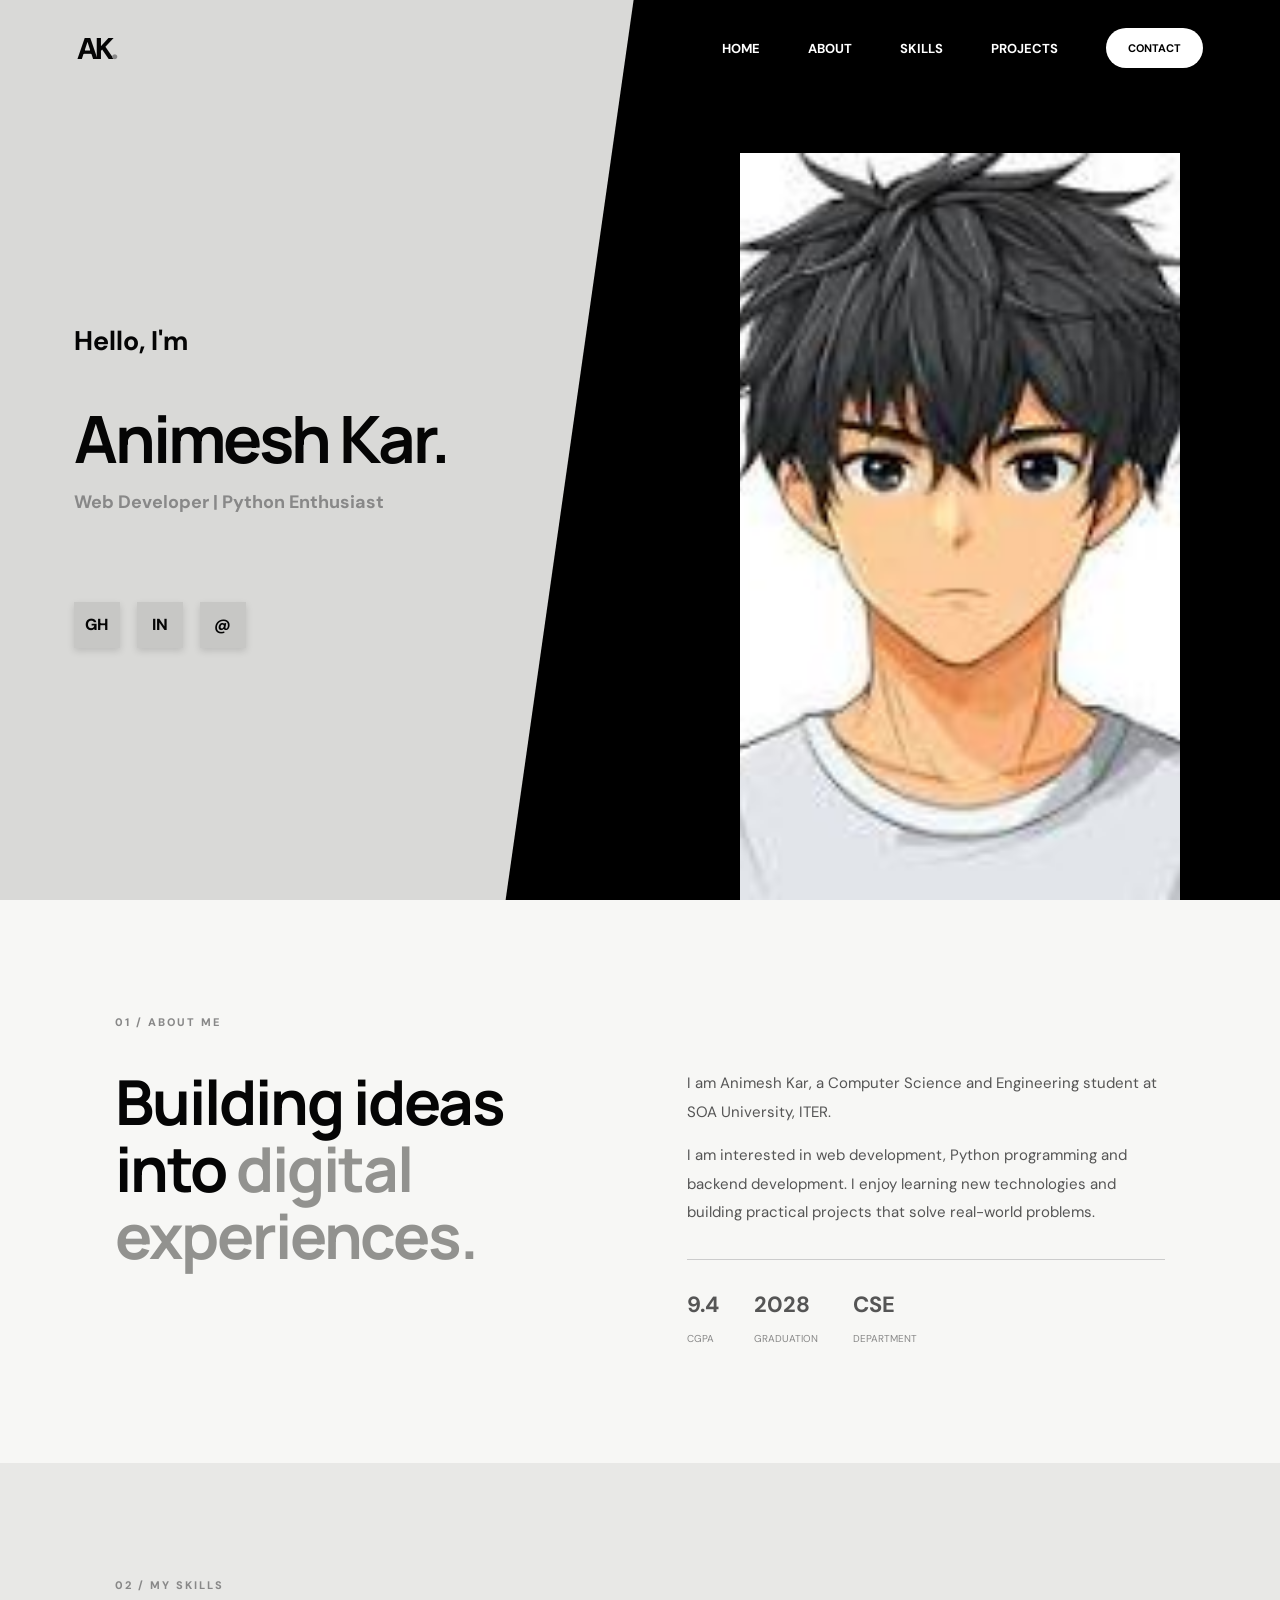
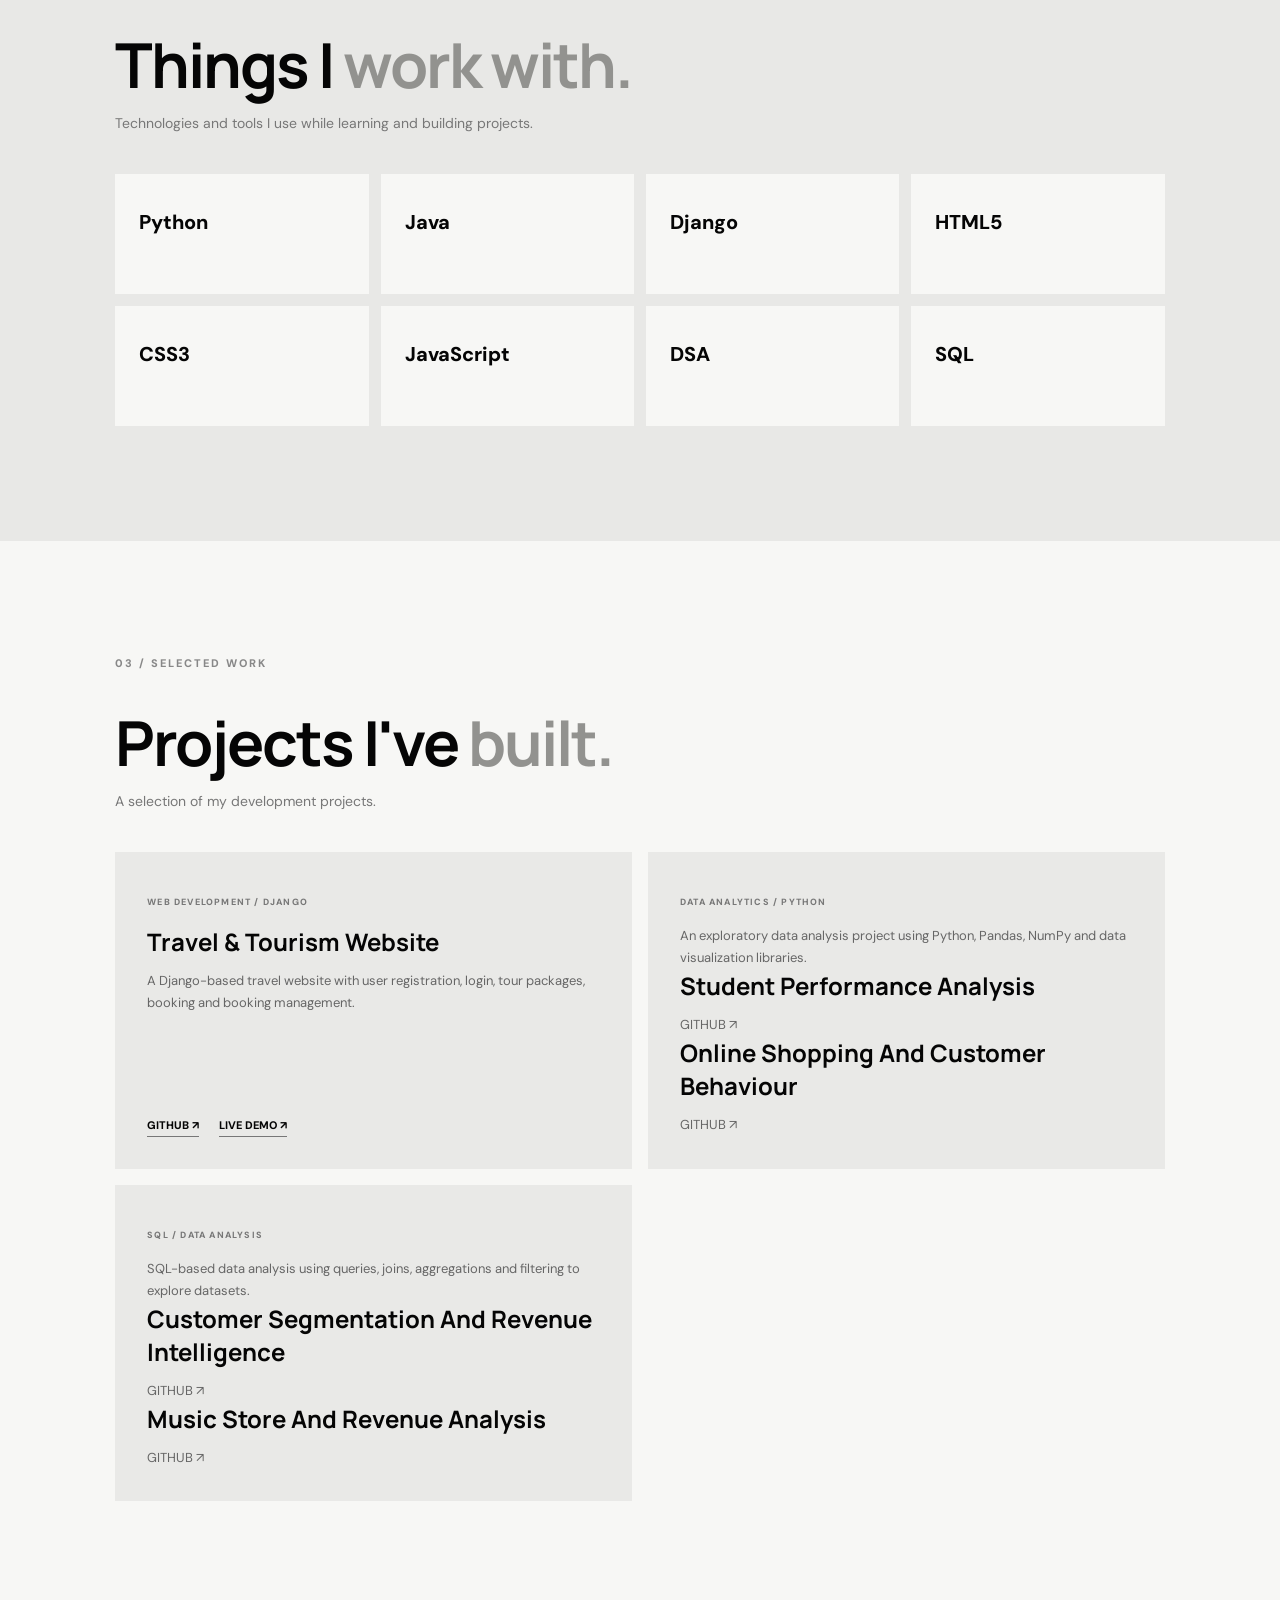
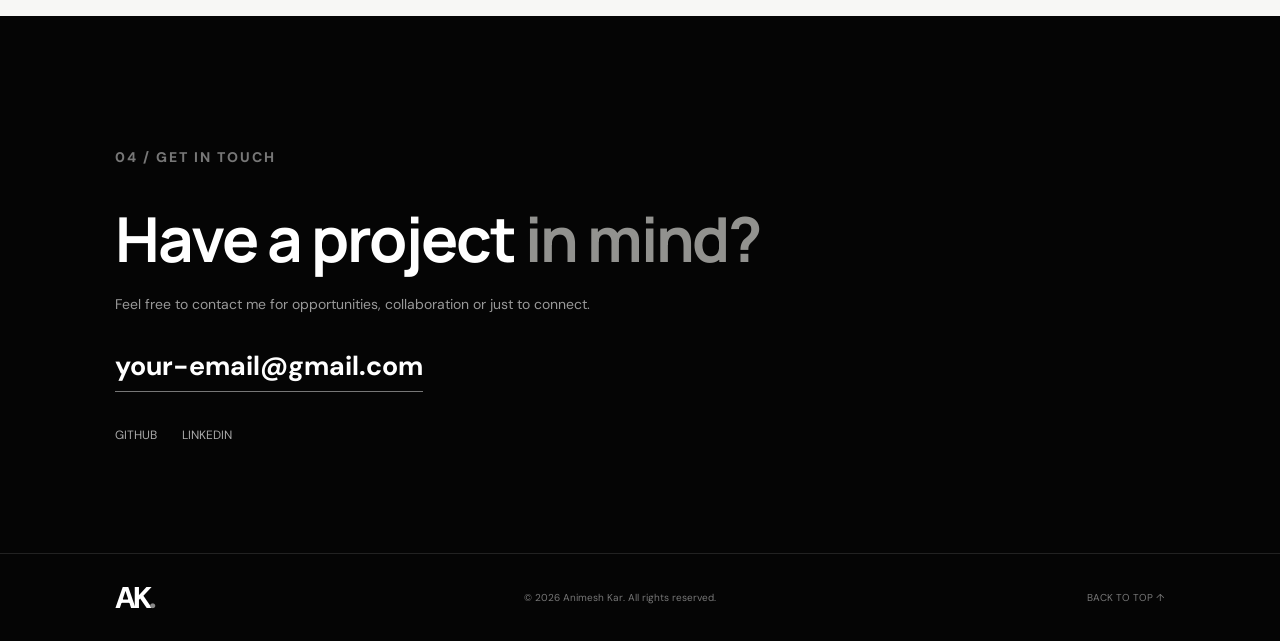
==== commit 69c8fccc: "Updated personal portfolio" ====
--- a/WebDev-L1-PersonalPortfolio/index.html
+++ b/WebDev-L1-PersonalPortfolio/index.html
@@ -65,7 +65,7 @@
                    rel="noopener noreferrer"
                    aria-label="LinkedIn">IN</a>
 
-                <a href="mailto:your-email@gmail.com"
+                <a href="mailto:animeshkar2005@gmail.com"
                    aria-label="Email">@</a>
 
             </div>
@@ -224,38 +224,28 @@
 
             <div class="project-card">
 
-                <p class="project-type">WEB DEVELOPMENT</p>
-
-                <h3>Personal Portfolio</h3>
-
-                <p>
-                    A responsive personal portfolio website showcasing
-                    my background, technical skills and projects.
-                </p>
-
-                <div class="project-links">
-
-                    <a href="https://github.com/animeshkar107/OIBSIP"
-                       target="_blank"
-                       rel="noopener noreferrer">GITHUB ↗</a>
-
-                </div>
-
-            </div>
-
-
-            <div class="project-card">
-
                 <p class="project-type">DATA ANALYTICS / PYTHON</p>
-
-                <h3>Student Performance Analysis</h3>
-
+                
                 <p>
                     An exploratory data analysis project using Python,
                     Pandas, NumPy and data visualization libraries.
                 </p>
 
-                <p class="project-status">PROJECT WORK</p>
+                <h3>Student Performance Analysis</h3>
+
+                <p class="project-link">
+                  <a href="https://github.com/animeshkar107/EDA/tree/main/Student_Performance_%26_Academic_Analytics_"
+                       target="_blank"
+                       rel="noopener noreferrer">GITHUB ↗</a>
+                </p>
+
+                <h3>Online Shopping And Customer Behaviour</h3>
+
+                <p class="project-link">
+                  <a href="https://github.com/animeshkar107/EDA/tree/main/Online_Shopping_Clickstream_%26_Customer_Behavior_Analysis_"
+                       target="_blank"
+                       rel="noopener noreferrer">GITHUB ↗</a>
+                </p>
 
             </div>
 
@@ -264,14 +254,27 @@
 
                 <p class="project-type">SQL / DATA ANALYSIS</p>
 
-                <h3>Database Analysis</h3>
-
-                <p>
+                  <p>
                     SQL-based data analysis using queries, joins,
                     aggregations and filtering to explore datasets.
-                </p>
-
-                <p class="project-status">PROJECT WORK</p>
+                  </p>
+
+                <h3>Customer Segmentation And Revenue Intelligence</h3>
+
+                <p class="project-link">
+                  <a href="https://github.com/animeshkar107/SQL_Casestudy/tree/main/Customer%20Segmentation%20%26%20Revenue%20Intelligence"
+                       target="_blank"
+                       rel="noopener noreferrer">GITHUB ↗</a>
+                </p>
+
+                
+                <h3>Music Store And Revenue Analysis</h3>
+
+                <p class="project-link">
+                  <a href="https://github.com/animeshkar107/SQL_Casestudy/tree/main/Music%20Store%20Customer%20%26%20Revenue%20Analysis"
+                       target="_blank"
+                       rel="noopener noreferrer">GITHUB ↗</a>
+                </p>
 
             </div>
 
@@ -292,7 +295,7 @@
             collaboration or just to connect.
         </p>
 
-        <a href="mailto:your-email@gmail.com"
+        <a href="mailto:animeshkar2005@gmail.com"
            class="contact-email">
             your-email@gmail.com
         </a>
@@ -303,7 +306,7 @@
                target="_blank"
                rel="noopener noreferrer">GITHUB</a>
 
-            <a href="https://www.linkedin.com/"
+            <a href="https://www.linkedin.com/in/animesh-kar-a46158355/"
                target="_blank"
                rel="noopener noreferrer">LINKEDIN</a>
 
